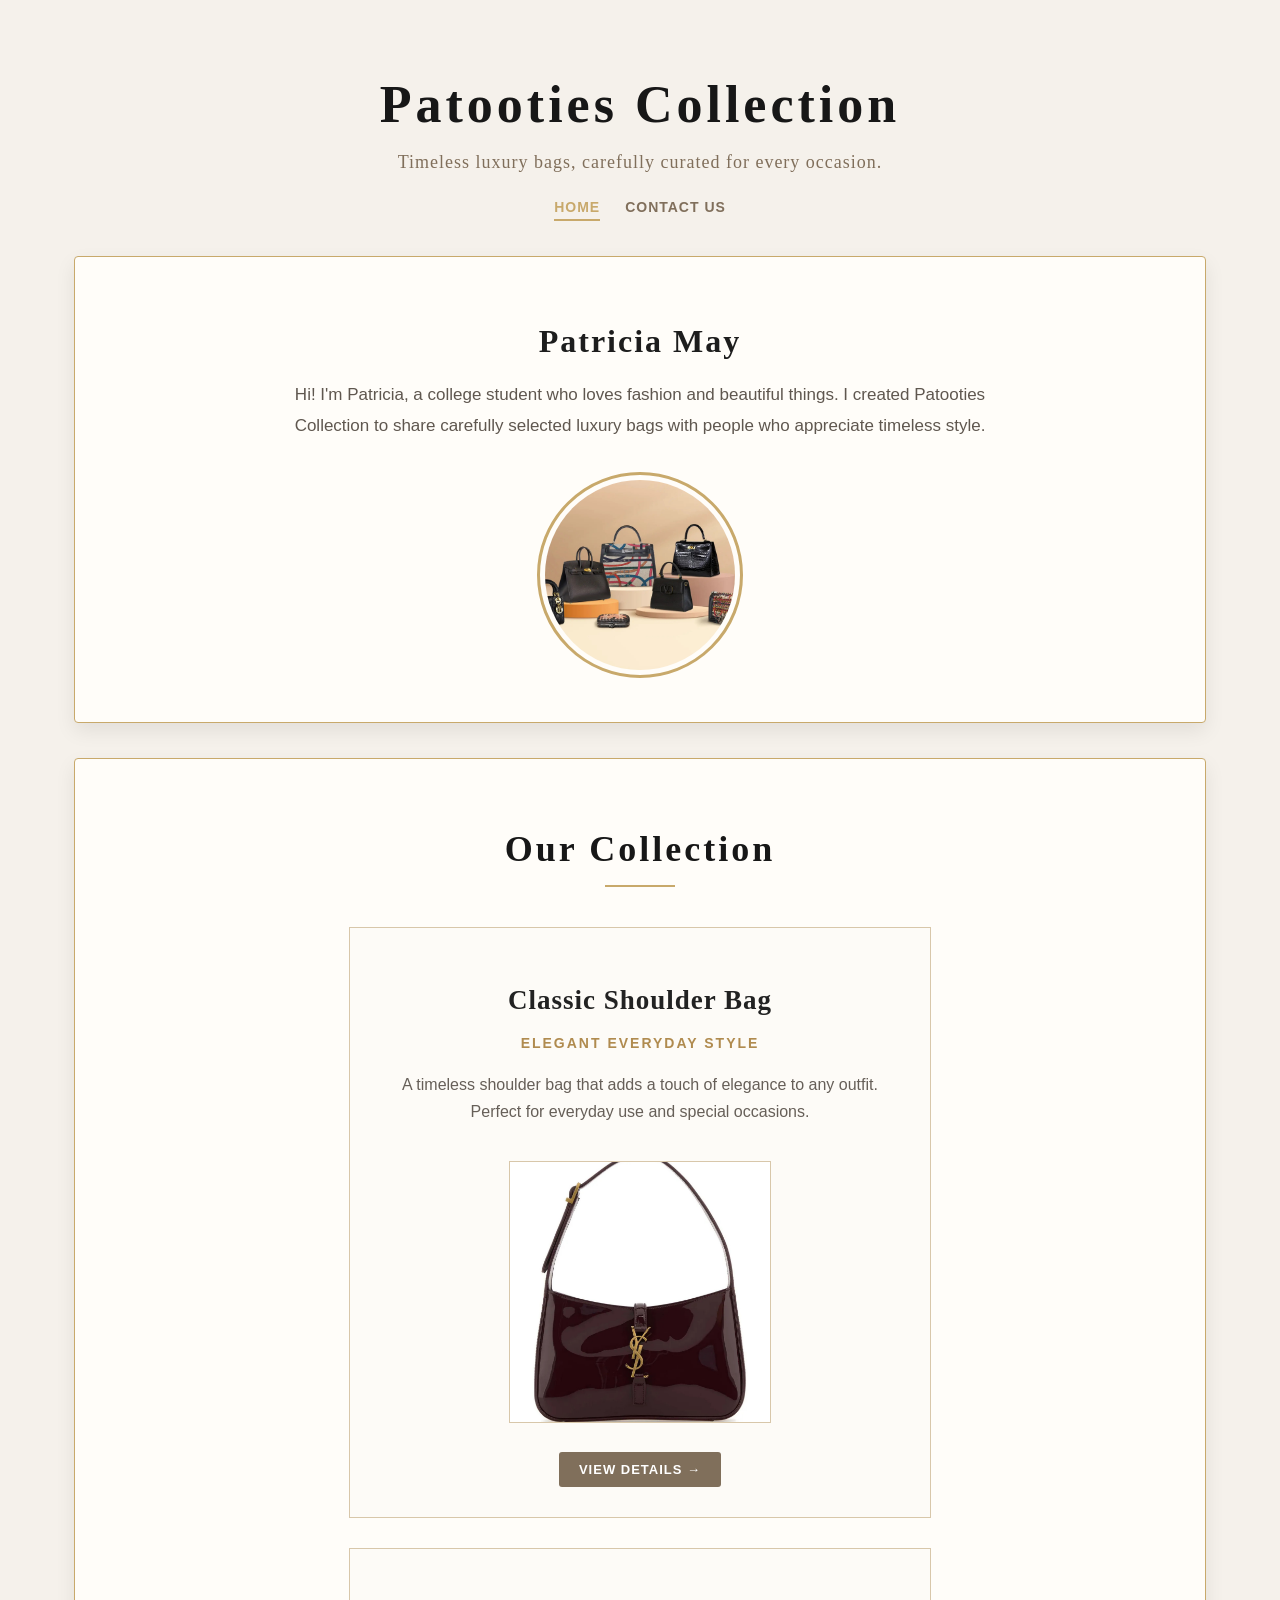
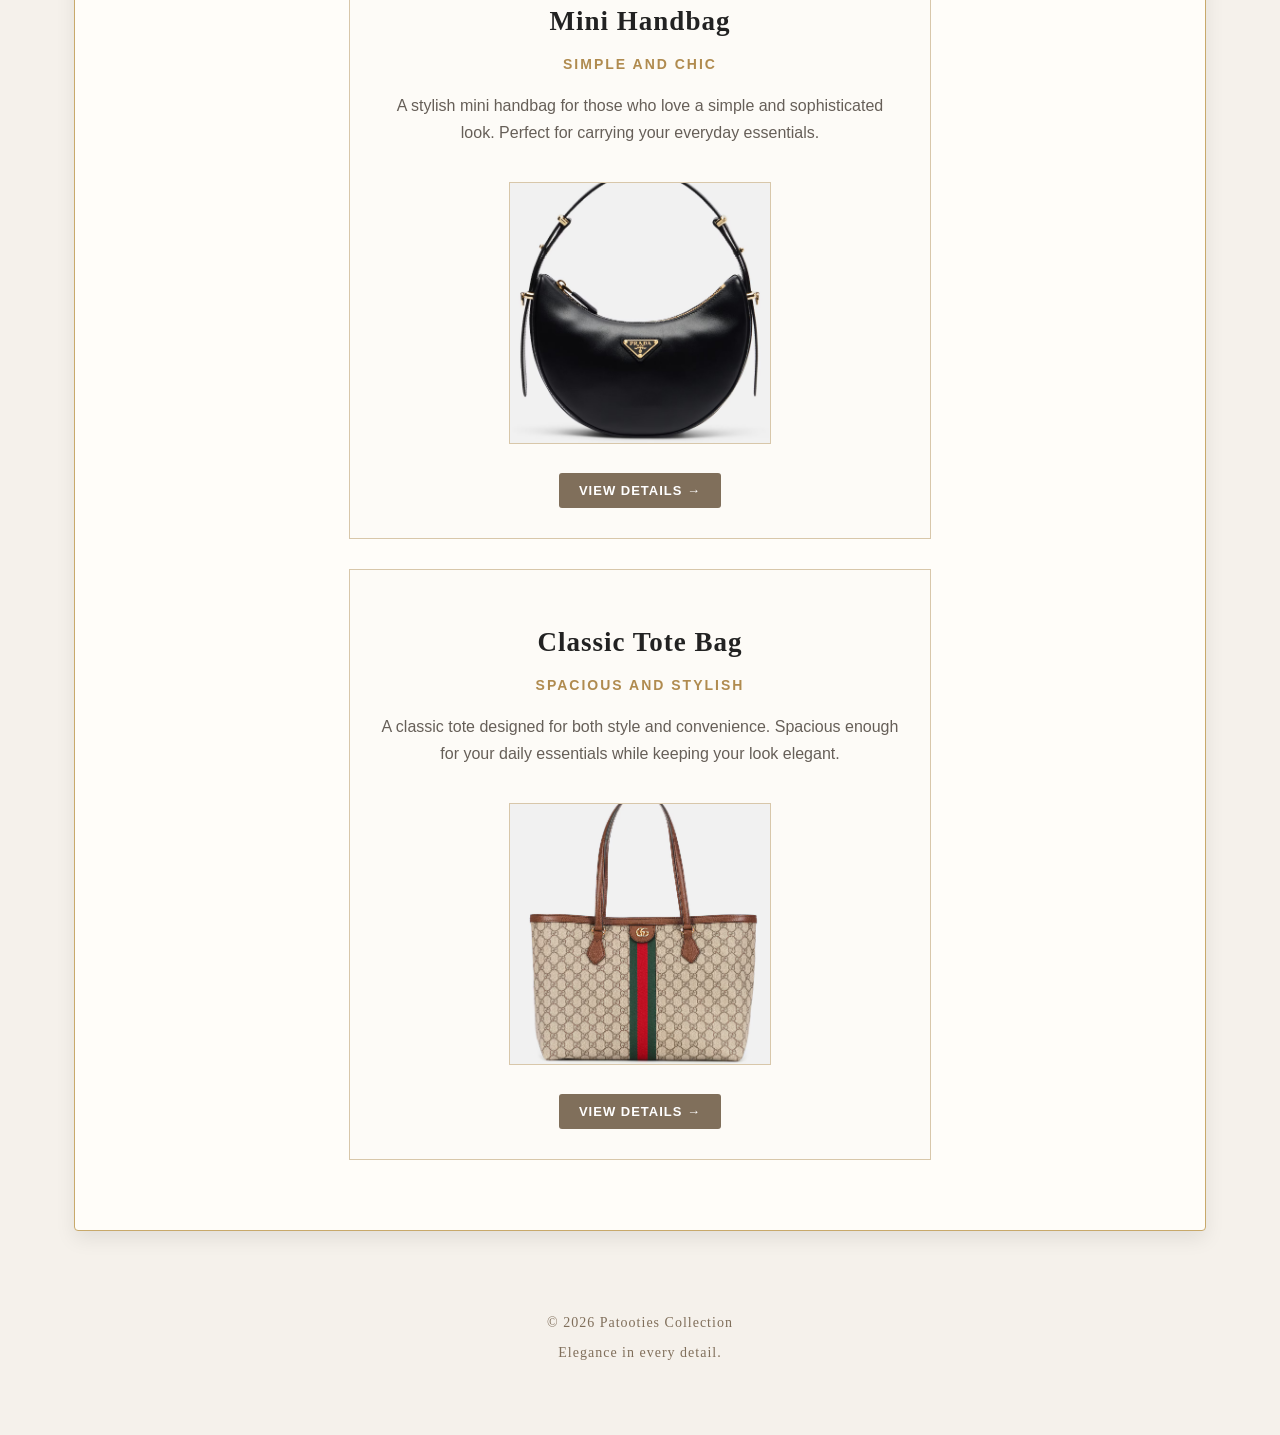
==== index.html @ d57c340b "Add product detail pages for all products" ====
<!DOCTYPE html>
<html lang="en">

<head>
    <meta charset="UTF-8">
    <meta name="viewport" content="width=device-width, initial-scale=1.0">

    <title>Patooties Collection</title>

    <style>
        body {
            background-color: #f5f1eb;
            font-family: Georgia, "Times New Roman", serif;
            color: #222222;
            margin: 0;
            padding: 40px;
        }

        header {
            text-align: center;
            margin-bottom: 40px;
        }

        h1 {
            font-size: 52px;
            letter-spacing: 4px;
            color: #171717;
            margin-bottom: 10px;
        }

        .tagline {
            font-size: 18px;
            letter-spacing: 1px;
            color: #806f5b;
            margin-bottom: 25px;
        }

        /* Navigation Styling */
        nav ul {
            list-style: none;
            padding: 0;
            margin: 20px 0 0;
            display: flex;
            justify-content: center;
            gap: 25px;
        }

        nav a {
            font-family: Arial, sans-serif;
            text-decoration: none;
            color: #806f5b;
            font-weight: bold;
            letter-spacing: 1px;
            text-transform: uppercase;
            font-size: 14px;
            transition: color 0.3s;
        }

        nav a:hover, nav a.active {
            color: #c8a96b;
            border-bottom: 2px solid #c8a96b;
            padding-bottom: 4px;
        }

        section {
            background-color: #fffdf9;
            border: 1px solid #c8a96b;
            border-radius: 4px;
            padding: 40px;
            margin: 35px auto;
            max-width: 1050px;
            box-shadow: 0 8px 20px rgba(0, 0, 0, 0.08);
        }

        .owner {
            text-align: center;
        }

        .owner h2 {
            color: #1d1d1d;
            font-size: 32px;
            letter-spacing: 2px;
            margin-bottom: 20px;
        }

        .owner p {
            font-family: Arial, sans-serif;
            font-size: 17px;
            line-height: 1.8;
            color: #5f574f;
            max-width: 750px;
            margin: 0 auto 30px;
        }

        .owner img {
            width: 190px;
            height: 190px;
            object-fit: cover;
            border-radius: 50%;
            border: 3px solid #c8a96b;
            padding: 5px;
        }

        .collection-title {
            text-align: center;
            color: #171717;
            font-size: 36px;
            letter-spacing: 3px;
            margin-bottom: 40px;
        }

        .collection-title::after {
            content: "";
            display: block;
            width: 70px;
            height: 2px;
            background-color: #c8a96b;
            margin: 15px auto;
        }

        .product {
            background-color: #fdfbf7;
            border: 1px solid #d8c7aa;
            padding: 30px;
            margin: 30px auto;
            max-width: 520px;
            text-align: center;
        }

        .product h3 {
            color: #222222;
            font-size: 27px;
            letter-spacing: 1px;
            margin-bottom: 8px;
        }

        .product h4 {
            color: #b08b4f;
            font-family: Arial, sans-serif;
            font-size: 14px;
            letter-spacing: 2px;
            text-transform: uppercase;
            margin-bottom: 20px;
        }

        .product p {
            font-family: Arial, sans-serif;
            color: #665f58;
            font-size: 16px;
            line-height: 1.7;
        }

        .product img {
            width: 260px;
            height: 260px;
            object-fit: cover;
            margin-top: 20px;
            margin-bottom: 25px;
            border: 1px solid #d8c7aa;
        }

        /* Styled Product Detail Button Link */
        .btn-details {
            display: inline-block;
            font-family: Arial, sans-serif;
            background-color: #806f5b;
            color: #ffffff;
            padding: 10px 20px;
            text-decoration: none;
            font-size: 13px;
            font-weight: bold;
            letter-spacing: 1px;
            text-transform: uppercase;
            border-radius: 3px;
            transition: background-color 0.3s;
        }

        .btn-details:hover {
            background-color: #c8a96b;
        }

        footer {
            text-align: center;
            color: #806f5b;
            margin-top: 50px;
            padding: 20px;
            font-size: 14px;
            letter-spacing: 1px;
        }

        @media (max-width: 600px) {
            body {
                padding: 20px;
            }

            h1 {
                font-size: 36px;
                letter-spacing: 2px;
            }

            section {
                padding: 25px;
            }

            .collection-title {
                font-size: 28px;
            }
        }
    </style>
</head>

<body>

    <header>
        <h1>Patooties Collection</h1>
        <p class="tagline">Timeless luxury bags, carefully curated for every occasion.</p>
        
        <nav>
            <ul>
                <li><a href="index.html" class="active">Home</a></li>
                <li><a href="contact.html">Contact Us</a></li>
            </ul>
        </nav>
    </header>

    <main>
        <section class="owner">
            <h2>Patricia May</h2>
            <p>
                Hi! I'm Patricia, a college student who loves fashion and beautiful
                things. I created Patooties Collection to share carefully selected
                luxury bags with people who appreciate timeless style.
            </p>
            <img src="owner.jpg" alt="Photo of Patricia May">
        </section>

        <section>
            <h2 class="collection-title">Our Collection</h2>

            <div class="product">
                <h3>Classic Shoulder Bag</h3>
                <h4>Elegant Everyday Style</h4>
                <p>
                    A timeless shoulder bag that adds a touch of elegance to any
                    outfit. Perfect for everyday use and special occasions.
                </p>
                <img src="shoulder-bag.jpg" alt="Classic luxury shoulder bag">
                <div>
                    <a href="products/shoulder-bag.html" class="btn-details">View Details →</a>
                </div>
            </div>

            <div class="product">
                <h3>Mini Handbag</h3>
                <h4>Simple and Chic</h4>
                <p>
                    A stylish mini handbag for those who love a simple and
                    sophisticated look. Perfect for carrying your everyday
                    essentials.
                </p>
                <img src="mini-handbag.jpg" alt="Small elegant handbag">
                <div>
                    <a href="products/mini-handbag.html" class="btn-details">View Details →</a>
                </div>
            </div>

            <div class="product">
                <h3>Classic Tote Bag</h3>
                <h4>Spacious and Stylish</h4>
                <p>
                    A classic tote designed for both style and convenience.
                    Spacious enough for your daily essentials while keeping
                    your look elegant.
                </p>
                <img src="tote-bag.jpg" alt="Classic luxury tote bag">
                <div>
                    <a href="products/tote-bag.html" class="btn-details">View Details →</a>
                </div>
            </div>
        </section>
    </main>

    <footer>
        <p>© 2026 Patooties Collection</p>
        <p>Elegance in every detail.</p>
    </footer>

</body>

</html>
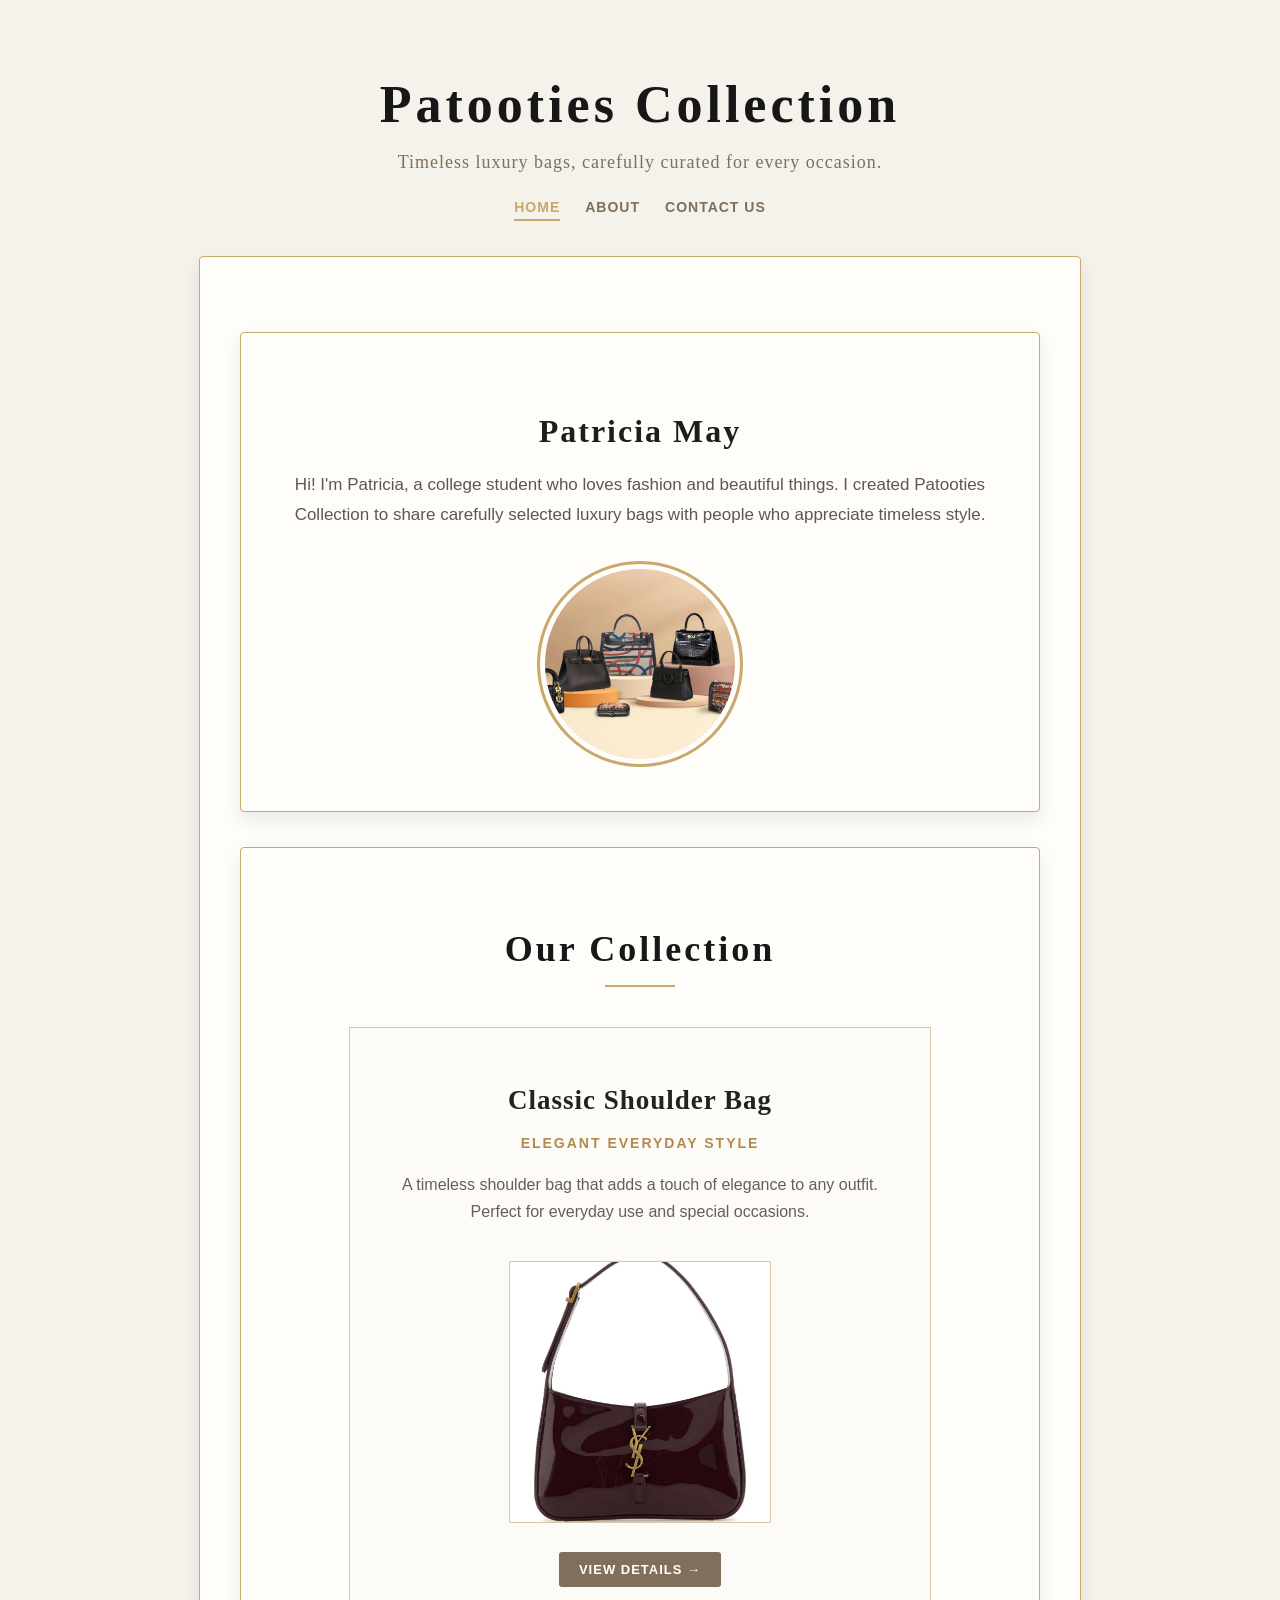
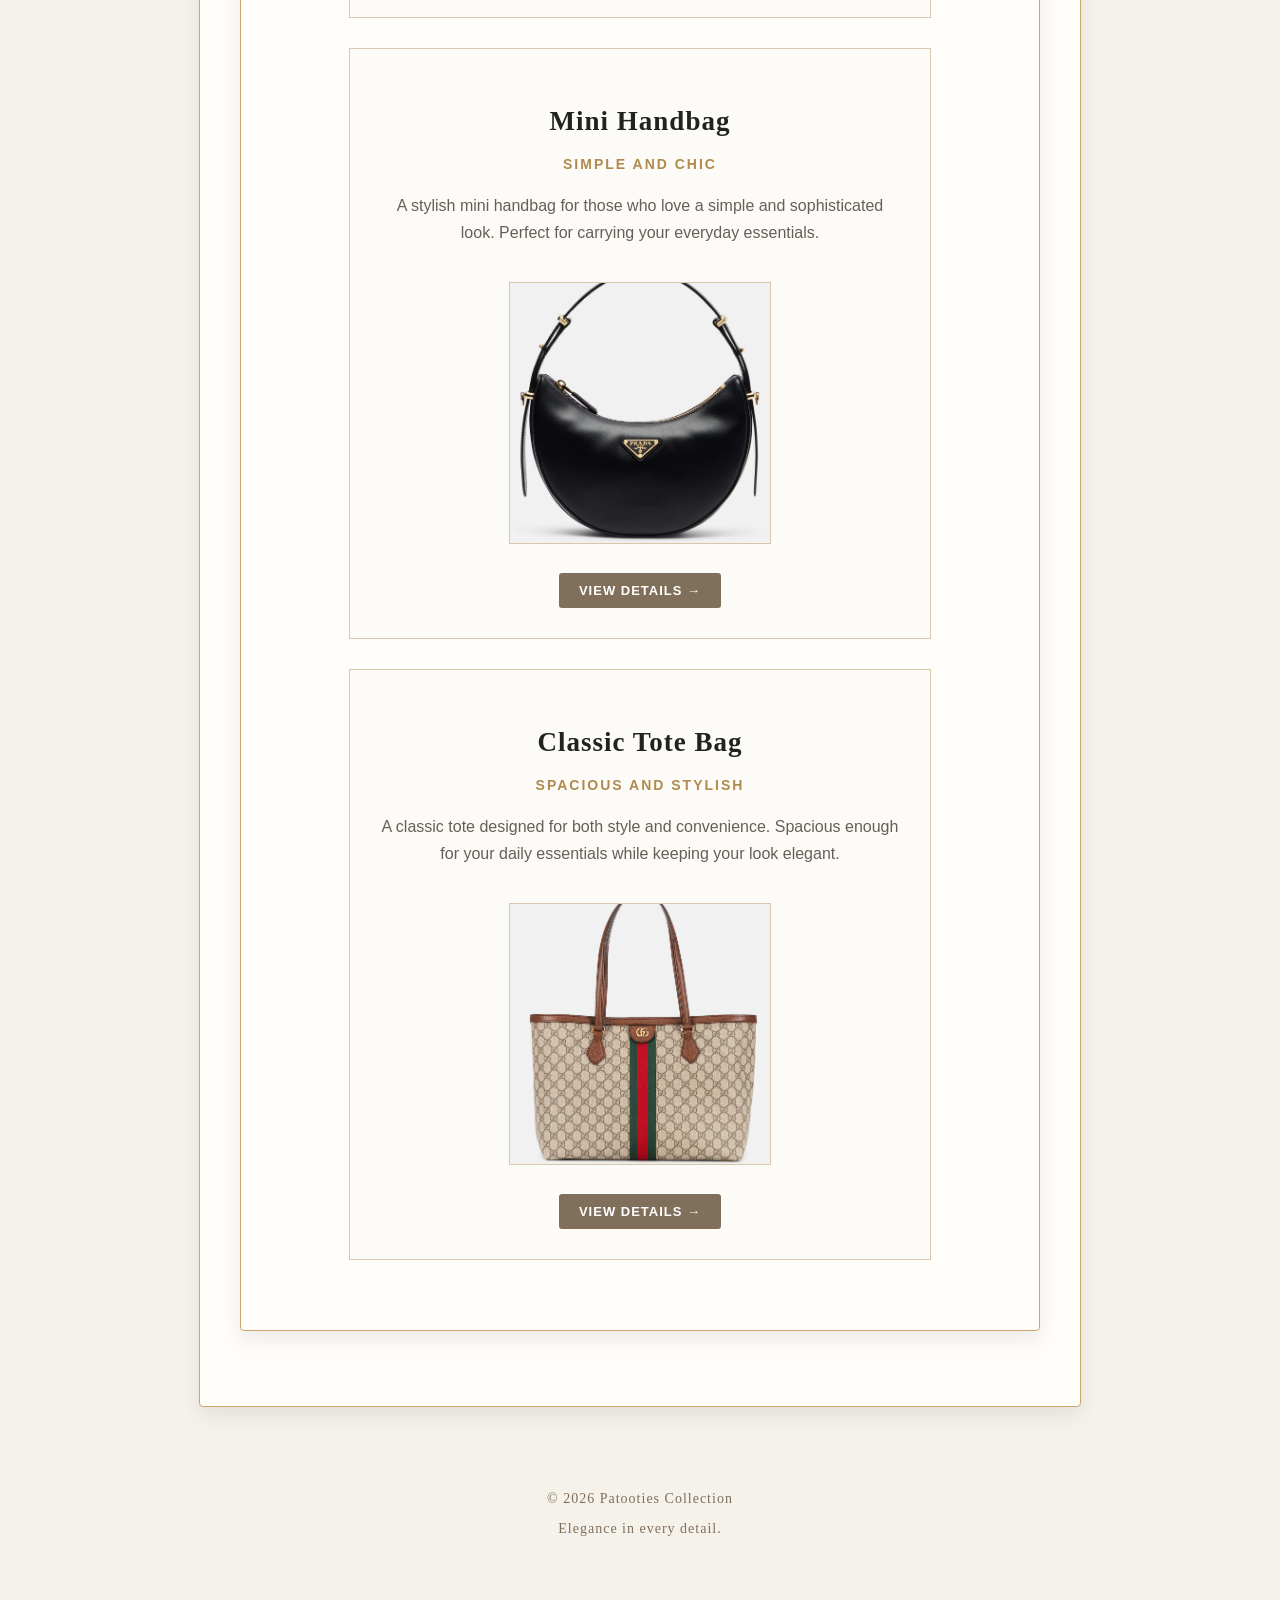
==== commit b85ca249: "Updated HTML structure and combined CSS for all product pages" ====
--- a/index.html
+++ b/index.html
@@ -4,209 +4,8 @@
 <head>
     <meta charset="UTF-8">
     <meta name="viewport" content="width=device-width, initial-scale=1.0">
-
     <title>Patooties Collection</title>
-
-    <style>
-        body {
-            background-color: #f5f1eb;
-            font-family: Georgia, "Times New Roman", serif;
-            color: #222222;
-            margin: 0;
-            padding: 40px;
-        }
-
-        header {
-            text-align: center;
-            margin-bottom: 40px;
-        }
-
-        h1 {
-            font-size: 52px;
-            letter-spacing: 4px;
-            color: #171717;
-            margin-bottom: 10px;
-        }
-
-        .tagline {
-            font-size: 18px;
-            letter-spacing: 1px;
-            color: #806f5b;
-            margin-bottom: 25px;
-        }
-
-        /* Navigation Styling */
-        nav ul {
-            list-style: none;
-            padding: 0;
-            margin: 20px 0 0;
-            display: flex;
-            justify-content: center;
-            gap: 25px;
-        }
-
-        nav a {
-            font-family: Arial, sans-serif;
-            text-decoration: none;
-            color: #806f5b;
-            font-weight: bold;
-            letter-spacing: 1px;
-            text-transform: uppercase;
-            font-size: 14px;
-            transition: color 0.3s;
-        }
-
-        nav a:hover, nav a.active {
-            color: #c8a96b;
-            border-bottom: 2px solid #c8a96b;
-            padding-bottom: 4px;
-        }
-
-        section {
-            background-color: #fffdf9;
-            border: 1px solid #c8a96b;
-            border-radius: 4px;
-            padding: 40px;
-            margin: 35px auto;
-            max-width: 1050px;
-            box-shadow: 0 8px 20px rgba(0, 0, 0, 0.08);
-        }
-
-        .owner {
-            text-align: center;
-        }
-
-        .owner h2 {
-            color: #1d1d1d;
-            font-size: 32px;
-            letter-spacing: 2px;
-            margin-bottom: 20px;
-        }
-
-        .owner p {
-            font-family: Arial, sans-serif;
-            font-size: 17px;
-            line-height: 1.8;
-            color: #5f574f;
-            max-width: 750px;
-            margin: 0 auto 30px;
-        }
-
-        .owner img {
-            width: 190px;
-            height: 190px;
-            object-fit: cover;
-            border-radius: 50%;
-            border: 3px solid #c8a96b;
-            padding: 5px;
-        }
-
-        .collection-title {
-            text-align: center;
-            color: #171717;
-            font-size: 36px;
-            letter-spacing: 3px;
-            margin-bottom: 40px;
-        }
-
-        .collection-title::after {
-            content: "";
-            display: block;
-            width: 70px;
-            height: 2px;
-            background-color: #c8a96b;
-            margin: 15px auto;
-        }
-
-        .product {
-            background-color: #fdfbf7;
-            border: 1px solid #d8c7aa;
-            padding: 30px;
-            margin: 30px auto;
-            max-width: 520px;
-            text-align: center;
-        }
-
-        .product h3 {
-            color: #222222;
-            font-size: 27px;
-            letter-spacing: 1px;
-            margin-bottom: 8px;
-        }
-
-        .product h4 {
-            color: #b08b4f;
-            font-family: Arial, sans-serif;
-            font-size: 14px;
-            letter-spacing: 2px;
-            text-transform: uppercase;
-            margin-bottom: 20px;
-        }
-
-        .product p {
-            font-family: Arial, sans-serif;
-            color: #665f58;
-            font-size: 16px;
-            line-height: 1.7;
-        }
-
-        .product img {
-            width: 260px;
-            height: 260px;
-            object-fit: cover;
-            margin-top: 20px;
-            margin-bottom: 25px;
-            border: 1px solid #d8c7aa;
-        }
-
-        /* Styled Product Detail Button Link */
-        .btn-details {
-            display: inline-block;
-            font-family: Arial, sans-serif;
-            background-color: #806f5b;
-            color: #ffffff;
-            padding: 10px 20px;
-            text-decoration: none;
-            font-size: 13px;
-            font-weight: bold;
-            letter-spacing: 1px;
-            text-transform: uppercase;
-            border-radius: 3px;
-            transition: background-color 0.3s;
-        }
-
-        .btn-details:hover {
-            background-color: #c8a96b;
-        }
-
-        footer {
-            text-align: center;
-            color: #806f5b;
-            margin-top: 50px;
-            padding: 20px;
-            font-size: 14px;
-            letter-spacing: 1px;
-        }
-
-        @media (max-width: 600px) {
-            body {
-                padding: 20px;
-            }
-
-            h1 {
-                font-size: 36px;
-                letter-spacing: 2px;
-            }
-
-            section {
-                padding: 25px;
-            }
-
-            .collection-title {
-                font-size: 28px;
-            }
-        }
-    </style>
+    <link rel="stylesheet" href="style.css">
 </head>
 
 <body>
@@ -218,6 +17,7 @@
         <nav>
             <ul>
                 <li><a href="index.html" class="active">Home</a></li>
+                <li><a href="about.html">About</a></li>
                 <li><a href="contact.html">Contact Us</a></li>
             </ul>
         </nav>
--- a/style.css
+++ b/style.css
@@ -0,0 +1,266 @@
+body {
+    background-color: #f5f1eb;
+    font-family: Georgia, "Times New Roman", serif;
+    color: #222222;
+    margin: 0;
+    padding: 40px;
+}
+
+header {
+    text-align: center;
+    margin-bottom: 40px;
+}
+
+h1 {
+    font-size: 52px;
+    letter-spacing: 4px;
+    color: #171717;
+    margin-bottom: 10px;
+}
+
+.tagline {
+    font-size: 18px;
+    letter-spacing: 1px;
+    color: #806f5b;
+    margin-bottom: 25px;
+}
+
+/* Navigation Styling */
+nav ul {
+    list-style: none;
+    padding: 0;
+    margin: 20px 0 0;
+    display: flex;
+    justify-content: center;
+    gap: 25px;
+}
+
+nav a {
+    font-family: Arial, sans-serif;
+    text-decoration: none;
+    color: #806f5b;
+    font-weight: bold;
+    letter-spacing: 1px;
+    text-transform: uppercase;
+    font-size: 14px;
+    transition: color 0.3s;
+}
+
+nav a:hover, nav a.active {
+    color: #c8a96b;
+    border-bottom: 2px solid #c8a96b;
+    padding-bottom: 4px;
+}
+
+/* Section Containers */
+section, main, main.product-page {
+    background-color: #fffdf9;
+    border: 1px solid #c8a96b;
+    border-radius: 4px;
+    padding: 40px;
+    margin: 35px auto;
+    max-width: 800px;
+    box-shadow: 0 8px 20px rgba(0, 0, 0, 0.08);
+    text-align: center;
+}
+
+/* Owner Section */
+.owner {
+    text-align: center;
+}
+
+.owner h2 {
+    color: #1d1d1d;
+    font-size: 32px;
+    letter-spacing: 2px;
+    margin-bottom: 20px;
+}
+
+.owner p {
+    font-family: Arial, sans-serif;
+    font-size: 17px;
+    line-height: 1.8;
+    color: #5f574f;
+    max-width: 750px;
+    margin: 0 auto 30px;
+}
+
+.owner img {
+    width: 190px;
+    height: 190px;
+    object-fit: cover;
+    border-radius: 50%;
+    border: 3px solid #c8a96b;
+    padding: 5px;
+}
+
+/* Collection Section */
+.collection-title {
+    text-align: center;
+    color: #171717;
+    font-size: 36px;
+    letter-spacing: 3px;
+    margin-bottom: 40px;
+}
+
+.collection-title::after {
+    content: "";
+    display: block;
+    width: 70px;
+    height: 2px;
+    background-color: #c8a96b;
+    margin: 15px auto;
+}
+
+.product {
+    background-color: #fdfbf7;
+    border: 1px solid #d8c7aa;
+    padding: 30px;
+    margin: 30px auto;
+    max-width: 520px;
+    text-align: center;
+}
+
+.product h3 {
+    color: #222222;
+    font-size: 27px;
+    letter-spacing: 1px;
+    margin-bottom: 8px;
+}
+
+.product h4 {
+    color: #b08b4f;
+    font-family: Arial, sans-serif;
+    font-size: 14px;
+    letter-spacing: 2px;
+    text-transform: uppercase;
+    margin-bottom: 20px;
+}
+
+.product p {
+    font-family: Arial, sans-serif;
+    color: #665f58;
+    font-size: 16px;
+    line-height: 1.7;
+}
+
+.product img {
+    width: 260px;
+    height: 260px;
+    object-fit: cover;
+    margin-top: 20px;
+    margin-bottom: 25px;
+    border: 1px solid #d8c7aa;
+}
+
+/* Product Details Page Styles */
+.subtitle {
+    font-family: Arial, sans-serif;
+    color: #b0884b;
+    font-weight: bold;
+    letter-spacing: 2px;
+    text-transform: uppercase;
+    font-size: 17px;
+    margin-bottom: 30px;
+}
+
+.product-image {
+    width: 100%;
+    max-width: 420px;
+    height: auto;
+    object-fit: cover;
+    border: 1px solid #d8c7aa;
+    margin: 20px 0 30px;
+}
+
+.description {
+    font-family: Arial, sans-serif;
+    font-size: 16px;
+    line-height: 1.8;
+    color: #5f574f;
+    max-width: 680px;
+    margin: 0 auto 35px;
+    text-align: justify;
+}
+
+h2 {
+    font-size: 26px;
+    color: #171717;
+    letter-spacing: 1px;
+    margin-top: 40px;
+    margin-bottom: 20px;
+}
+
+/* Specification Tables */
+table {
+    width: 100%;
+    max-width: 600px;
+    margin: 0 auto 20px;
+    border-collapse: collapse;
+    font-family: Arial, sans-serif;
+}
+
+th, td {
+    border: 1px solid #d8c7aa;
+    padding: 12px 16px;
+    text-align: left;
+}
+
+th {
+    background-color: #fdfbf7;
+    color: #806f5b;
+    text-transform: uppercase;
+    font-size: 13px;
+    letter-spacing: 1px;
+    width: 35%;
+}
+
+td {
+    color: #333333;
+    font-size: 15px;
+}
+
+/* Buttons and Links */
+.btn-details {
+    display: inline-block;
+    font-family: Arial, sans-serif;
+    background-color: #806f5b;
+    color: #ffffff;
+    padding: 10px 20px;
+    text-decoration: none;
+    font-size: 13px;
+    font-weight: bold;
+    letter-spacing: 1px;
+    text-transform: uppercase;
+    border-radius: 3px;
+    transition: background-color 0.3s;
+}
+
+.btn-details:hover {
+    background-color: #c8a96b;
+}
+
+/* Footer */
+footer {
+    text-align: center;
+    color: #806f5b;
+    margin-top: 50px;
+    padding: 20px;
+    font-size: 14px;
+    letter-spacing: 1px;
+}
+
+/* Mobile Responsiveness */
+@media (max-width: 600px) {
+    body {
+        padding: 20px;
+    }
+
+    section, main, main.product-page {
+        padding: 20px;
+    }
+
+    h1 {
+        font-size: 32px;
+    }
+}
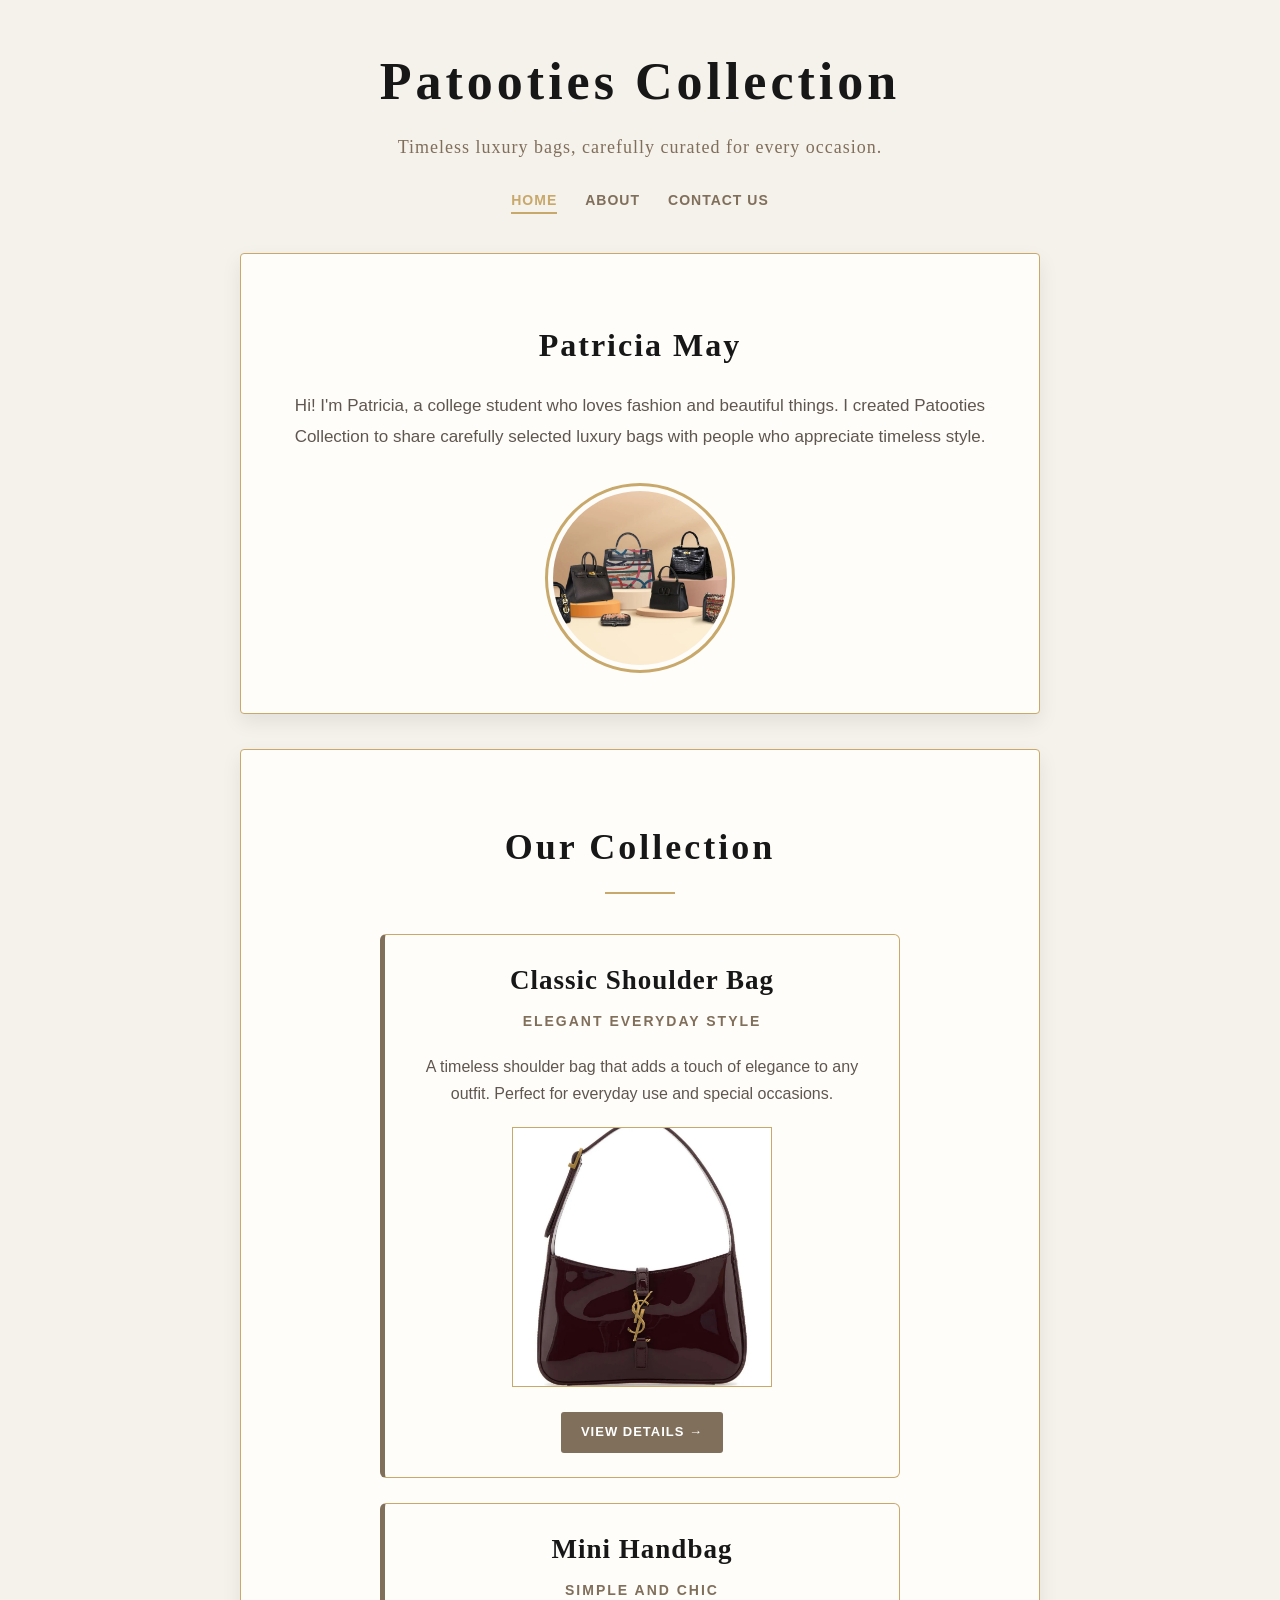
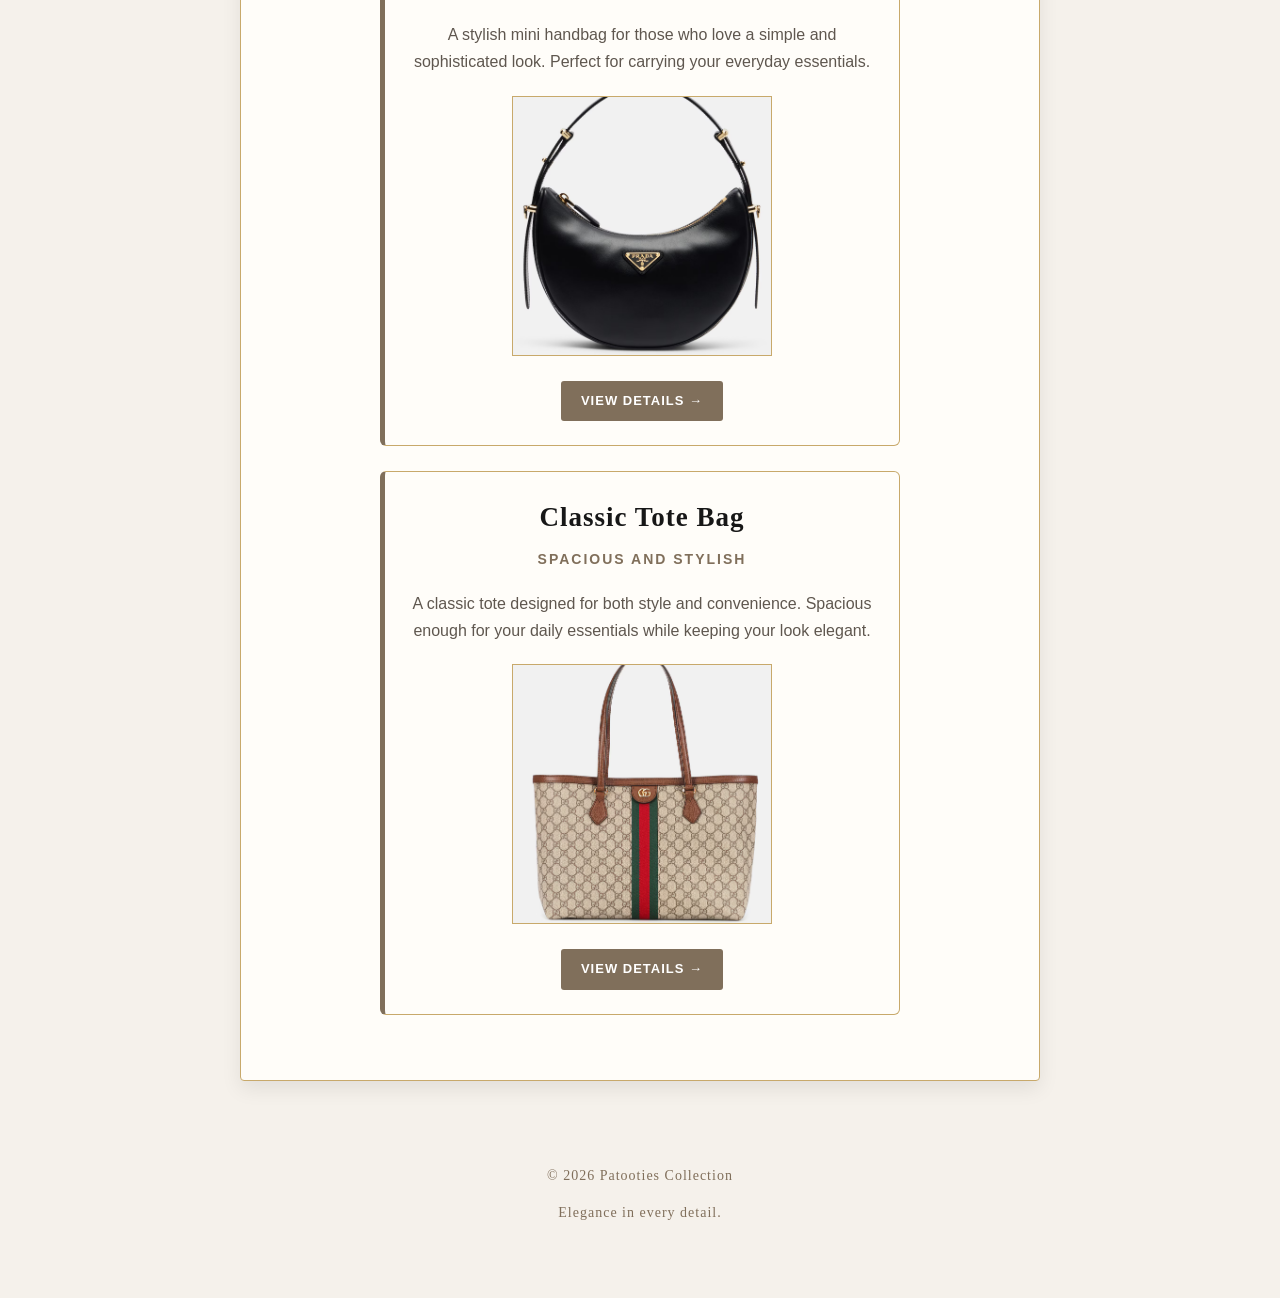
==== commit c561919d: "commit changes in style.css" ====
--- a/index.html
+++ b/index.html
@@ -37,7 +37,8 @@
         <section>
             <h2 class="collection-title">Our Collection</h2>
 
-            <div class="product">
+            <!-- Bag 1: Classic Shoulder Bag -->
+            <div class="product-card">
                 <h3>Classic Shoulder Bag</h3>
                 <h4>Elegant Everyday Style</h4>
                 <p>
@@ -46,11 +47,12 @@
                 </p>
                 <img src="shoulder-bag.jpg" alt="Classic luxury shoulder bag">
                 <div>
-                    <a href="products/shoulder-bag.html" class="btn-details">View Details →</a>
+                    <a href="places/shoulder-bag.html" class="btn-details">View Details →</a>
                 </div>
             </div>
 
-            <div class="product">
+            <!-- Bag 2: Mini Handbag -->
+            <div class="product-card">
                 <h3>Mini Handbag</h3>
                 <h4>Simple and Chic</h4>
                 <p>
@@ -60,11 +62,12 @@
                 </p>
                 <img src="mini-handbag.jpg" alt="Small elegant handbag">
                 <div>
-                    <a href="products/mini-handbag.html" class="btn-details">View Details →</a>
+                    <a href="places/mini-handbag.html" class="btn-details">View Details →</a>
                 </div>
             </div>
 
-            <div class="product">
+            <!-- Bag 3: Classic Tote Bag -->
+            <div class="product-card">
                 <h3>Classic Tote Bag</h3>
                 <h4>Spacious and Stylish</h4>
                 <p>
@@ -74,7 +77,7 @@
                 </p>
                 <img src="tote-bag.jpg" alt="Classic luxury tote bag">
                 <div>
-                    <a href="products/tote-bag.html" class="btn-details">View Details →</a>
+                    <a href="places/tote-bag.html" class="btn-details">View Details →</a>
                 </div>
             </div>
         </section>
--- a/style.css
+++ b/style.css
@@ -1,76 +1,154 @@
+/* =========================================================
+   1. VARIABLES
+   ========================================================= */
+
+:root {
+    --brand-color: #806f5b;
+    --dark-ink: #171717;
+    --muted-grey: #5f574f;
+    --light-background: #f5f1eb;
+    --gold-accent: #c8a96b;
+    --card-background: #fffdf9;
+}
+
+
+/* =========================================================
+   2. BASE STYLES
+   ========================================================= */
+
+*,
+*::before,
+*::after {
+    box-sizing: border-box;
+}
+
+html {
+    scroll-behavior: smooth;
+}
+
 body {
-    background-color: #f5f1eb;
-    font-family: Georgia, "Times New Roman", serif;
-    color: #222222;
     margin: 0;
     padding: 40px;
-}
+    background-color: var(--light-background);
+    color: var(--dark-ink);
+    font-family: Georgia, "Times New Roman", serif;
+    line-height: 1.6;
+}
+
+img {
+    max-width: 100%;
+    display: block;
+}
+
+a {
+    color: var(--brand-color);
+}
+
+button,
+input,
+select,
+textarea {
+    font: inherit;
+}
+
+
+/* =========================================================
+   3. LAYOUT REGIONS
+   ========================================================= */
 
 header {
     text-align: center;
     margin-bottom: 40px;
 }
 
-h1 {
+header h1 {
     font-size: 52px;
     letter-spacing: 4px;
-    color: #171717;
-    margin-bottom: 10px;
+    color: var(--dark-ink);
+    margin: 0 0 10px;
 }
 
 .tagline {
     font-size: 18px;
     letter-spacing: 1px;
-    color: #806f5b;
-    margin-bottom: 25px;
-}
-
-/* Navigation Styling */
-nav ul {
-    list-style: none;
-    padding: 0;
-    margin: 20px 0 0;
-    display: flex;
-    justify-content: center;
-    gap: 25px;
-}
-
-nav a {
-    font-family: Arial, sans-serif;
-    text-decoration: none;
-    color: #806f5b;
-    font-weight: bold;
-    letter-spacing: 1px;
-    text-transform: uppercase;
-    font-size: 14px;
-    transition: color 0.3s;
-}
-
-nav a:hover, nav a.active {
-    color: #c8a96b;
-    border-bottom: 2px solid #c8a96b;
-    padding-bottom: 4px;
-}
-
-/* Section Containers */
-section, main, main.product-page {
-    background-color: #fffdf9;
-    border: 1px solid #c8a96b;
+    color: var(--brand-color);
+    margin: 0 0 25px;
+}
+
+main {
+    width: 100%;
+    max-width: 900px;
+    margin: 0 auto;
+}
+
+section {
+    background-color: var(--card-background);
+    border: 1px solid var(--gold-accent);
     border-radius: 4px;
     padding: 40px;
     margin: 35px auto;
     max-width: 800px;
     box-shadow: 0 8px 20px rgba(0, 0, 0, 0.08);
-    text-align: center;
-}
-
-/* Owner Section */
+}
+
+footer {
+    text-align: center;
+    color: var(--brand-color);
+    margin-top: 50px;
+    padding: 20px;
+    font-size: 14px;
+    letter-spacing: 1px;
+}
+
+
+/* =========================================================
+   4. NAVIGATION
+   ========================================================= */
+
+nav {
+    text-align: center;
+}
+
+nav ul {
+    list-style: none;
+    padding: 0;
+    margin: 20px 0 0;
+}
+
+nav li {
+    display: inline-block;
+    margin: 0 12px;
+}
+
+nav a {
+    text-decoration: none;
+    color: var(--brand-color);
+    font-family: Arial, sans-serif;
+    font-weight: bold;
+    letter-spacing: 1px;
+    text-transform: uppercase;
+    font-size: 14px;
+    transition: color 0.3s, border-color 0.3s;
+}
+
+nav a:hover,
+nav a.active {
+    color: var(--gold-accent);
+    border-bottom: 2px solid var(--gold-accent);
+    padding-bottom: 4px;
+}
+
+
+/* =========================================================
+   5. HOME PAGE & PRODUCT CARDS
+   ========================================================= */
+
 .owner {
     text-align: center;
 }
 
 .owner h2 {
-    color: #1d1d1d;
+    color: var(--dark-ink);
     font-size: 32px;
     letter-spacing: 2px;
     margin-bottom: 20px;
@@ -80,7 +158,7 @@
     font-family: Arial, sans-serif;
     font-size: 17px;
     line-height: 1.8;
-    color: #5f574f;
+    color: var(--muted-grey);
     max-width: 750px;
     margin: 0 auto 30px;
 }
@@ -90,14 +168,14 @@
     height: 190px;
     object-fit: cover;
     border-radius: 50%;
-    border: 3px solid #c8a96b;
+    border: 3px solid var(--gold-accent);
     padding: 5px;
-}
-
-/* Collection Section */
+    margin: 0 auto;
+}
+
 .collection-title {
     text-align: center;
-    color: #171717;
+    color: var(--dark-ink);
     font-size: 36px;
     letter-spacing: 3px;
     margin-bottom: 40px;
@@ -108,123 +186,70 @@
     display: block;
     width: 70px;
     height: 2px;
-    background-color: #c8a96b;
+    background-color: var(--gold-accent);
     margin: 15px auto;
 }
 
-.product {
-    background-color: #fdfbf7;
-    border: 1px solid #d8c7aa;
-    padding: 30px;
-    margin: 30px auto;
+/* 📦 Product Cards (Class .product-card required by assignment) */
+.product-card {
+    background-color: var(--card-background);
+    border: 1px solid var(--gold-accent);
+    border-left: 5px solid var(--brand-color); /* Coloured left border using brand variable */
+    padding: 24px;                             /* Padding of at least 16px */
+    margin-bottom: 25px;                       /* margin-bottom so cards don't touch */
+    margin-left: auto;
+    margin-right: auto;
     max-width: 520px;
     text-align: center;
-}
-
-.product h3 {
-    color: #222222;
-    font-size: 27px;
-    letter-spacing: 1px;
-    margin-bottom: 8px;
-}
-
-.product h4 {
-    color: #b08b4f;
+    border-radius: 6px;                        /* border-radius */
+    transition: transform 0.3s, box-shadow 0.3s;
+}
+
+.product-card:hover {
+    transform: translateY(-4px);
+    box-shadow: 0 8px 18px rgba(0, 0, 0, 0.10);
+}
+
+.product-card h3 {
+    color: var(--dark-ink);                    /* Distinct color */
+    font-size: 27px;                           /* Distinct font-size */
+    letter-spacing: 1px;
+    margin: 0 0 8px;
+}
+
+.product-card h4 {
+    color: var(--brand-color);
     font-family: Arial, sans-serif;
     font-size: 14px;
     letter-spacing: 2px;
     text-transform: uppercase;
-    margin-bottom: 20px;
-}
-
-.product p {
-    font-family: Arial, sans-serif;
-    color: #665f58;
+    margin: 0 0 20px;
+}
+
+.product-card p {
+    font-family: Arial, sans-serif;
+    color: var(--muted-grey);
     font-size: 16px;
     line-height: 1.7;
 }
 
-.product img {
+.product-card img {
     width: 260px;
     height: 260px;
     object-fit: cover;
-    margin-top: 20px;
-    margin-bottom: 25px;
-    border: 1px solid #d8c7aa;
-}
-
-/* Product Details Page Styles */
-.subtitle {
-    font-family: Arial, sans-serif;
-    color: #b0884b;
-    font-weight: bold;
-    letter-spacing: 2px;
-    text-transform: uppercase;
-    font-size: 17px;
-    margin-bottom: 30px;
-}
-
-.product-image {
-    width: 100%;
-    max-width: 420px;
-    height: auto;
-    object-fit: cover;
-    border: 1px solid #d8c7aa;
-    margin: 20px 0 30px;
-}
-
-.description {
-    font-family: Arial, sans-serif;
-    font-size: 16px;
-    line-height: 1.8;
-    color: #5f574f;
-    max-width: 680px;
-    margin: 0 auto 35px;
-    text-align: justify;
-}
-
-h2 {
-    font-size: 26px;
-    color: #171717;
-    letter-spacing: 1px;
-    margin-top: 40px;
-    margin-bottom: 20px;
-}
-
-/* Specification Tables */
-table {
-    width: 100%;
-    max-width: 600px;
-    margin: 0 auto 20px;
-    border-collapse: collapse;
-    font-family: Arial, sans-serif;
-}
-
-th, td {
-    border: 1px solid #d8c7aa;
-    padding: 12px 16px;
-    text-align: left;
-}
-
-th {
-    background-color: #fdfbf7;
-    color: #806f5b;
-    text-transform: uppercase;
-    font-size: 13px;
-    letter-spacing: 1px;
-    width: 35%;
-}
-
-td {
-    color: #333333;
-    font-size: 15px;
-}
-
-/* Buttons and Links */
+    margin: 20px auto 25px;
+    border: 1px solid var(--gold-accent);
+}
+
+
+/* =========================================================
+   6. BUTTONS AND LINKS
+   ========================================================= */
+
 .btn-details {
     display: inline-block;
     font-family: Arial, sans-serif;
-    background-color: #806f5b;
+    background-color: var(--brand-color);
     color: #ffffff;
     padding: 10px 20px;
     text-decoration: none;
@@ -237,30 +262,149 @@
 }
 
 .btn-details:hover {
-    background-color: #c8a96b;
-}
-
-/* Footer */
-footer {
-    text-align: center;
-    color: #806f5b;
-    margin-top: 50px;
-    padding: 20px;
+    background-color: var(--gold-accent);
+}
+
+
+/* =========================================================
+   7. FORM STYLES & ACCESSIBLE FOCUS
+   ========================================================= */
+
+fieldset {
+    border: 1px solid var(--gold-accent);
+    border-radius: 4px;
+    padding: 25px 30px;                       /* Fieldset padding */
+    margin-top: 20px;
+    background-color: var(--light-background);
+    text-align: left;
+}
+
+legend {
+    font-family: Georgia, serif;
+    font-weight: bold;
+    color: var(--brand-color);                /* Styled legend using brand colour */
+    padding: 0 10px;
+    font-size: 16px;
+    text-transform: uppercase;
+    letter-spacing: 1px;
+}
+
+.form-group {
+    margin-bottom: 20px;
+    text-align: left;
+}
+
+label {
+    display: block;
+    font-family: Arial, sans-serif;
+    font-size: 13px;
+    color: var(--dark-ink);
+    margin-bottom: 8px;
+    text-transform: uppercase;
+    letter-spacing: 1px;
+    font-weight: bold;
+    cursor: pointer;
+}
+
+input[type="text"],
+input[type="email"],
+input[type="number"],
+select,
+textarea {
+    width: 100%;
+    padding: 12px;                            /* Consistent padding on inputs and textarea */
+    border: 1px solid var(--gold-accent);
+    background-color: #ffffff;
+    border-radius: 4px;
+    font-family: Arial, sans-serif;
+    font-size: 15px;
+    color: var(--dark-ink);
+    transition: border-color 0.3s, box-shadow 0.3s;
+}
+
+/* Visible Focus State (Lesson 4.6 Requirement) */
+input:focus,
+select:focus,
+textarea:focus {
+    outline: 3px solid var(--brand-color);    /* Visible focus state using brand color */
+    outline-offset: 2px;
+}
+
+/* Styled Submit Button */
+button[type="submit"] {
+    width: 100%;
+    background-color: var(--brand-color);     /* Background colour */
+    color: #ffffff;                           /* 4.5:1 Contrast ratio passed */
+    border: none;                             /* No default border */
+    padding: 14px;                            /* Padding */
+    font-family: Arial, sans-serif;
     font-size: 14px;
-    letter-spacing: 1px;
-}
-
-/* Mobile Responsiveness */
+    font-weight: bold;
+    letter-spacing: 2px;
+    text-transform: uppercase;
+    cursor: pointer;                          /* cursor: pointer */
+    border-radius: 4px;
+    transition: background-color 0.3s;
+}
+
+button[type="submit"]:hover,
+button[type="submit"]:focus {
+    background-color: var(--gold-accent);
+    outline: 3px solid var(--brand-color);
+    outline-offset: 2px;
+}
+
+
+/* =========================================================
+   8. RESPONSIVE DESIGN
+   ========================================================= */
+
 @media (max-width: 600px) {
+
     body {
         padding: 20px;
     }
 
-    section, main, main.product-page {
+    header h1 {
+        font-size: 32px;
+        letter-spacing: 2px;
+    }
+
+    .tagline {
+        font-size: 16px;
+    }
+
+    nav li {
+        margin: 5px 7px;
+    }
+
+    nav a {
+        font-size: 12px;
+    }
+
+    section {
         padding: 20px;
     }
 
-    h1 {
-        font-size: 32px;
+    .collection-title {
+        font-size: 28px;
+    }
+
+    .product-card {
+        padding: 20px;
+    }
+
+    .product-card img {
+        width: 220px;
+        height: 220px;
+    }
+
+    .owner img {
+        width: 150px;
+        height: 150px;
+    }
+
+    fieldset {
+        padding: 20px;
     }
 }
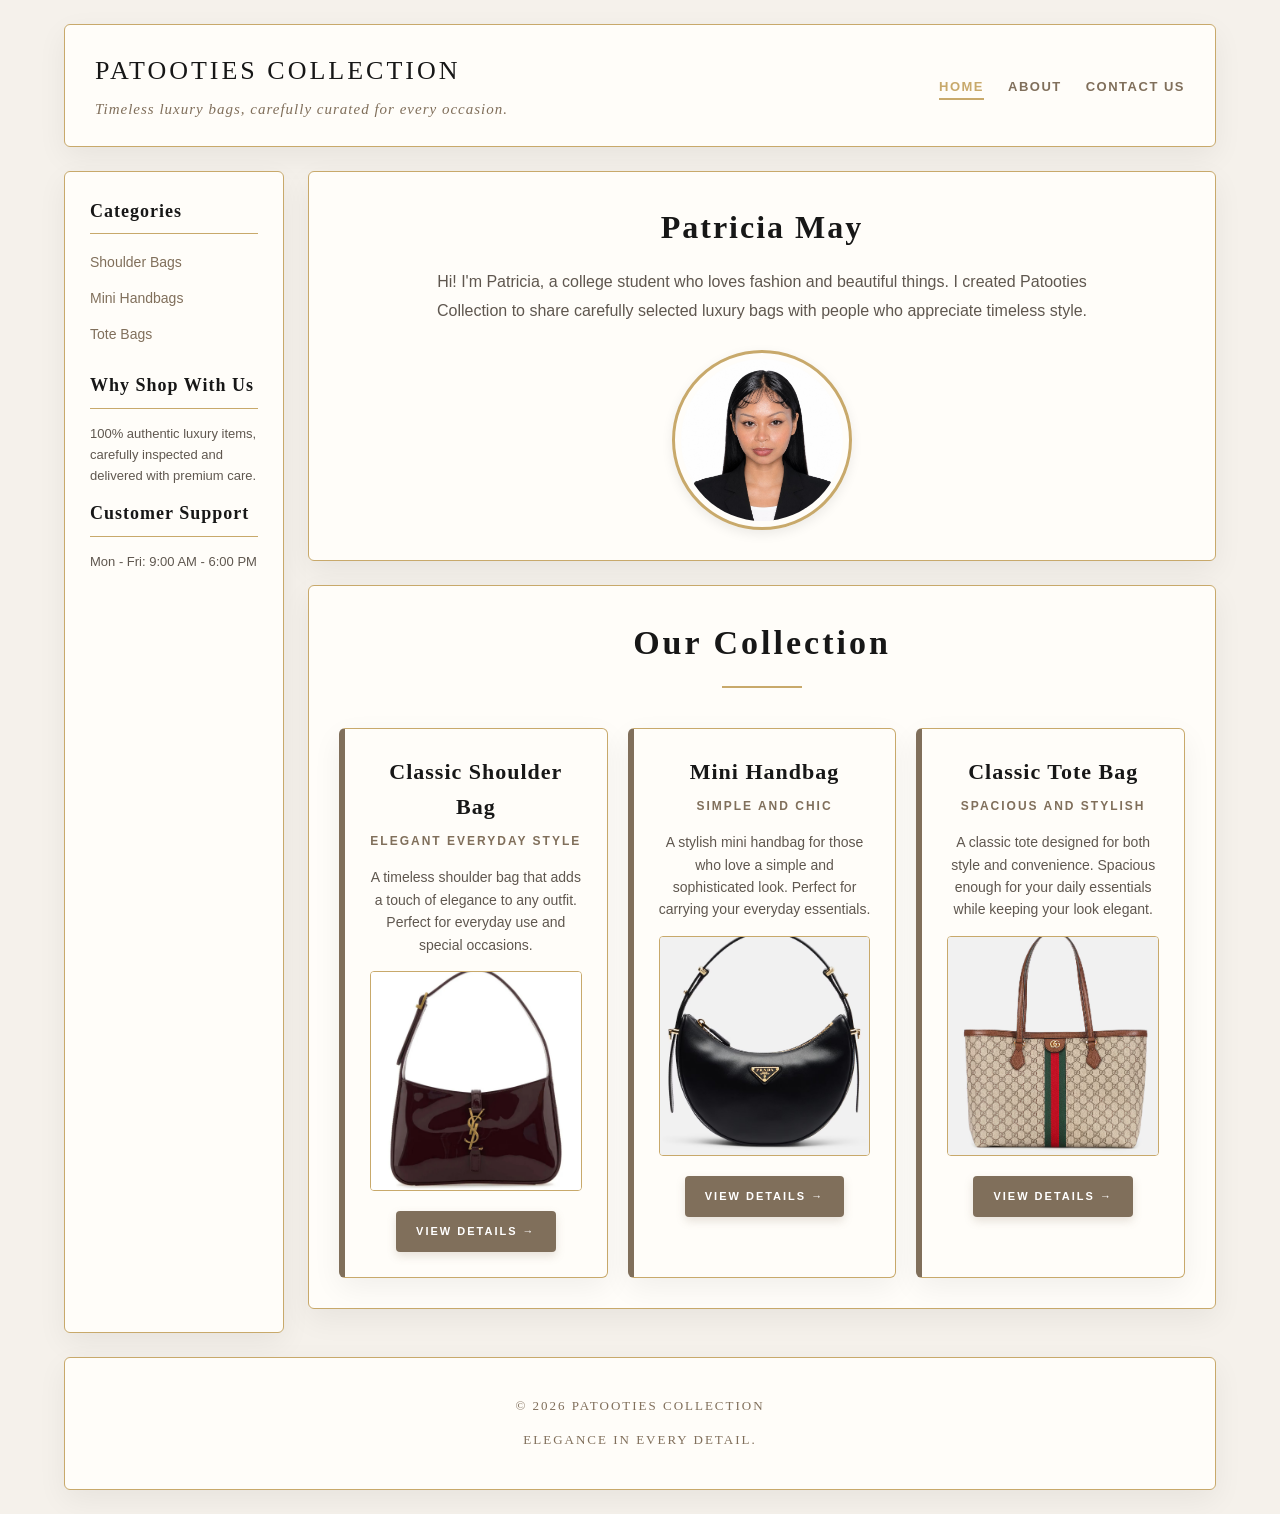
==== commit b59dec34: "fix the index.html and style.css" ====
--- a/index.html
+++ b/index.html
@@ -3,6 +3,7 @@
 
 <head>
     <meta charset="UTF-8">
+    <!-- Viewport Meta Tag Required for Tasks 7.2 & 7.4 -->
     <meta name="viewport" content="width=device-width, initial-scale=1.0">
     <title>Patooties Collection</title>
     <link rel="stylesheet" href="style.css">
@@ -10,83 +11,112 @@
 
 <body>
 
-    <header>
-        <h1>Patooties Collection</h1>
-        <p class="tagline">Timeless luxury bags, carefully curated for every occasion.</p>
-        
-        <nav>
+    <!-- CSS Grid Page Skeleton Container -->
+    <div class="page">
+
+        <!-- Masthead Region -->
+        <header>
+            <div>
+                <h1>Patooties Collection</h1>
+                <p class="tagline">Timeless luxury bags, carefully curated for every occasion.</p>
+            </div>
+            
+            <nav>
+                <ul>
+                    <li><a href="index.html" class="active">Home</a></li>
+                    <li><a href="about.html">About</a></li>
+                    <li><a href="contact.html">Contact Us</a></li>
+                </ul>
+            </nav>
+        </header>
+
+        <!-- Sidebar Region (Required for Tasks 7.1 & 7.3) -->
+        <aside>
+            <h2>Categories</h2>
             <ul>
-                <li><a href="index.html" class="active">Home</a></li>
-                <li><a href="about.html">About</a></li>
-                <li><a href="contact.html">Contact Us</a></li>
+                <li><a href="#">Shoulder Bags</a></li>
+                <li><a href="#">Mini Handbags</a></li>
+                <li><a href="#">Tote Bags</a></li>
             </ul>
-        </nav>
-    </header>
 
-    <main>
-        <section class="owner">
-            <h2>Patricia May</h2>
-            <p>
-                Hi! I'm Patricia, a college student who loves fashion and beautiful
-                things. I created Patooties Collection to share carefully selected
-                luxury bags with people who appreciate timeless style.
-            </p>
-            <img src="owner.jpg" alt="Photo of Patricia May">
-        </section>
+            <h2>Why Shop With Us</h2>
+            <p>100% authentic luxury items, carefully inspected and delivered with premium care.</p>
+            
+            <h2>Customer Support</h2>
+            <p>Mon - Fri: 9:00 AM - 6:00 PM</p>
+        </aside>
 
-        <section>
-            <h2 class="collection-title">Our Collection</h2>
+        <!-- Main Region -->
+        <main>
+            <section class="owner">
+                <h2>Patricia May</h2>
+                <p>
+                    Hi! I'm Patricia, a college student who loves fashion and beautiful
+                    things. I created Patooties Collection to share carefully selected
+                    luxury bags with people who appreciate timeless style.
+                </p>
+                <img src="owner.jpg" alt="Photo of Patricia May">
+            </section>
 
-            <!-- Bag 1: Classic Shoulder Bag -->
-            <div class="product-card">
-                <h3>Classic Shoulder Bag</h3>
-                <h4>Elegant Everyday Style</h4>
-                <p>
-                    A timeless shoulder bag that adds a touch of elegance to any
-                    outfit. Perfect for everyday use and special occasions.
-                </p>
-                <img src="shoulder-bag.jpg" alt="Classic luxury shoulder bag">
-                <div>
-                    <a href="places/shoulder-bag.html" class="btn-details">View Details →</a>
+            <section>
+                <h2 class="collection-title">Our Collection</h2>
+
+                <!-- Product Grid using Flexbox / Responsive Columns -->
+                <div class="product-grid">
+                    <!-- Bag 1: Classic Shoulder Bag -->
+                    <div class="product-card">
+                        <h3>Classic Shoulder Bag</h3>
+                        <h4>Elegant Everyday Style</h4>
+                        <p>
+                            A timeless shoulder bag that adds a touch of elegance to any
+                            outfit. Perfect for everyday use and special occasions.
+                        </p>
+                        <img src="shoulder-bag.jpg" alt="Classic luxury shoulder bag">
+                        <div>
+                            <a href="places/shoulder-bag.html" class="btn-details">View Details →</a>
+                        </div>
+                    </div>
+
+                    <!-- Bag 2: Mini Handbag -->
+                    <div class="product-card">
+                        <h3>Mini Handbag</h3>
+                        <h4>Simple and Chic</h4>
+                        <p>
+                            A stylish mini handbag for those who love a simple and
+                            sophisticated look. Perfect for carrying your everyday
+                            essentials.
+                        </p>
+                        <img src="mini-handbag.jpg" alt="Small elegant handbag">
+                        <div>
+                            <a href="places/mini-handbag.html" class="btn-details">View Details →</a>
+                        </div>
+                    </div>
+
+                    <!-- Bag 3: Classic Tote Bag -->
+                    <div class="product-card">
+                        <h3>Classic Tote Bag</h3>
+                        <h4>Spacious and Stylish</h4>
+                        <p>
+                            A classic tote designed for both style and convenience.
+                            Spacious enough for your daily essentials while keeping
+                            your look elegant.
+                        </p>
+                        <img src="tote-bag.jpg" alt="Classic luxury tote bag">
+                        <div>
+                            <a href="places/tote-bag.html" class="btn-details">View Details →</a>
+                        </div>
+                    </div>
                 </div>
-            </div>
+            </section>
+        </main>
 
-            <!-- Bag 2: Mini Handbag -->
-            <div class="product-card">
-                <h3>Mini Handbag</h3>
-                <h4>Simple and Chic</h4>
-                <p>
-                    A stylish mini handbag for those who love a simple and
-                    sophisticated look. Perfect for carrying your everyday
-                    essentials.
-                </p>
-                <img src="mini-handbag.jpg" alt="Small elegant handbag">
-                <div>
-                    <a href="places/mini-handbag.html" class="btn-details">View Details →</a>
-                </div>
-            </div>
+        <!-- Footer Region -->
+        <footer>
+            <p>© 2026 Patooties Collection</p>
+            <p>Elegance in every detail.</p>
+        </footer>
 
-            <!-- Bag 3: Classic Tote Bag -->
-            <div class="product-card">
-                <h3>Classic Tote Bag</h3>
-                <h4>Spacious and Stylish</h4>
-                <p>
-                    A classic tote designed for both style and convenience.
-                    Spacious enough for your daily essentials while keeping
-                    your look elegant.
-                </p>
-                <img src="tote-bag.jpg" alt="Classic luxury tote bag">
-                <div>
-                    <a href="places/tote-bag.html" class="btn-details">View Details →</a>
-                </div>
-            </div>
-        </section>
-    </main>
-
-    <footer>
-        <p>© 2026 Patooties Collection</p>
-        <p>Elegance in every detail.</p>
-    </footer>
+    </div>
 
 </body>
 
--- a/style.css
+++ b/style.css
@@ -9,26 +9,52 @@
     --light-background: #f5f1eb;
     --gold-accent: #c8a96b;
     --card-background: #fffdf9;
-}
-
-
-/* =========================================================
-   2. BASE STYLES
+    --shadow-soft: 0 10px 30px rgba(23, 23, 23, 0.06);
+    --shadow-hover: 0 14px 28px rgba(128, 111, 91, 0.15);
+}
+
+
+/* =========================================================
+   2. BASE STYLES & SELECTION
    ========================================================= */
 
 *,
 *::before,
 *::after {
-    box-sizing: border-box;
+    box-sizing: border-box; /* Crucial to prevent horizontal scrolling on mobile */
 }
 
 html {
     scroll-behavior: smooth;
 }
 
+/* Custom Text Selection Styling */
+::selection {
+    background-color: var(--gold-accent);
+    color: #ffffff;
+}
+
+/* Custom Scrollbar Styling */
+::-webkit-scrollbar {
+    width: 8px;
+}
+
+::-webkit-scrollbar-track {
+    background: var(--light-background);
+}
+
+::-webkit-scrollbar-thumb {
+    background: var(--brand-color);
+    border-radius: 4px;
+}
+
+::-webkit-scrollbar-thumb:hover {
+    background: var(--gold-accent);
+}
+
 body {
     margin: 0;
-    padding: 40px;
+    padding: 0;
     background-color: var(--light-background);
     color: var(--dark-ink);
     font-family: Georgia, "Times New Roman", serif;
@@ -53,71 +79,161 @@
 
 
 /* =========================================================
-   3. LAYOUT REGIONS
-   ========================================================= */
-
+   3. MOBILE-FIRST GRID SKELETON (MODULE 7.1 & 7.2 / 7.3 & 7.4)
+   ========================================================= */
+
+/* Base Layout: Mobile (Single Column, everything stacked) */
+.page {
+    display: grid;
+    grid-template-columns: 1fr;
+    grid-template-areas:
+        "masthead"
+        "main"
+        "side"
+        "foot";
+    gap: 16px;
+    padding: 16px;
+    max-width: 1200px;
+    margin: 0 auto;
+}
+
+/* Grid Area Assignments */
+header { 
+    grid-area: masthead; 
+}
+
+aside { 
+    grid-area: side; 
+}
+
+main { 
+    grid-area: main; 
+}
+
+footer { 
+    grid-area: foot; 
+}
+
+/* Responsive Desktop Layout (min-width: 700px) */
+@media (min-width: 700px) {
+    .page {
+        grid-template-columns: 220px 1fr;
+        grid-template-areas:
+            "masthead masthead"
+            "side     main"
+            "foot     foot";
+        gap: 24px;
+        padding: 24px;
+    }
+}
+
+
+/* =========================================================
+   4. COMPONENT STYLES (HEADER & SIDEBAR)
+   ========================================================= */
+
+/* Flexbox Header from Module 6 */
 header {
-    text-align: center;
-    margin-bottom: 40px;
+    display: flex;
+    justify-content: space-between;
+    align-items: center;
+    padding: 25px 30px;
+    background-color: var(--card-background);
+    border: 1px solid var(--gold-accent);
+    border-radius: 6px;
+    box-shadow: var(--shadow-soft);
 }
 
 header h1 {
-    font-size: 52px;
-    letter-spacing: 4px;
-    color: var(--dark-ink);
-    margin: 0 0 10px;
+    font-size: 26px;
+    letter-spacing: 3px;
+    color: var(--dark-ink);
+    margin: 0;
+    font-weight: normal;
+    text-transform: uppercase;
 }
 
 .tagline {
+    font-size: 15px;
+    letter-spacing: 1px;
+    color: var(--brand-color);
+    margin: 5px 0 0;
+    font-style: italic;
+}
+
+/* Sidebar Styles */
+aside {
+    background-color: var(--card-background);
+    border: 1px solid var(--gold-accent);
+    border-radius: 6px;
+    padding: 25px;
+    box-shadow: var(--shadow-soft);
+}
+
+aside h2 {
     font-size: 18px;
+    color: var(--dark-ink);
+    border-bottom: 1px solid var(--gold-accent);
+    padding-bottom: 8px;
+    margin-top: 0;
+    margin-bottom: 15px;
     letter-spacing: 1px;
-    color: var(--brand-color);
-    margin: 0 0 25px;
-}
-
-main {
-    width: 100%;
-    max-width: 900px;
-    margin: 0 auto;
-}
-
-section {
-    background-color: var(--card-background);
-    border: 1px solid var(--gold-accent);
-    border-radius: 4px;
-    padding: 40px;
-    margin: 35px auto;
-    max-width: 800px;
-    box-shadow: 0 8px 20px rgba(0, 0, 0, 0.08);
-}
-
+}
+
+aside ul {
+    list-style: none;
+    padding: 0;
+    margin: 0 0 25px 0;
+}
+
+aside li {
+    margin-bottom: 10px;
+}
+
+aside a {
+    text-decoration: none;
+    font-family: Arial, sans-serif;
+    font-size: 14px;
+    color: var(--brand-color);
+    transition: color 0.3s;
+}
+
+aside a:hover {
+    color: var(--gold-accent);
+}
+
+aside p {
+    font-family: Arial, sans-serif;
+    font-size: 13px;
+    color: var(--muted-grey);
+    line-height: 1.6;
+}
+
+/* Footer Styling */
 footer {
     text-align: center;
     color: var(--brand-color);
-    margin-top: 50px;
-    padding: 20px;
-    font-size: 14px;
-    letter-spacing: 1px;
-}
-
-
-/* =========================================================
-   4. NAVIGATION
-   ========================================================= */
-
-nav {
-    text-align: center;
-}
+    padding: 25px;
+    font-size: 13px;
+    letter-spacing: 2px;
+    text-transform: uppercase;
+    border: 1px solid var(--gold-accent);
+    border-radius: 6px;
+    background-color: var(--card-background);
+    box-shadow: var(--shadow-soft);
+}
+
+
+/* =========================================================
+   5. NAVIGATION
+   ========================================================= */
 
 nav ul {
+    display: flex;
+    gap: 24px;
     list-style: none;
     padding: 0;
-    margin: 20px 0 0;
-}
-
-nav li {
-    display: inline-block;
-    margin: 0 12px;
+    margin: 0;
 }
 
 nav a {
@@ -125,25 +241,54 @@
     color: var(--brand-color);
     font-family: Arial, sans-serif;
     font-weight: bold;
-    letter-spacing: 1px;
+    letter-spacing: 1.5px;
     text-transform: uppercase;
-    font-size: 14px;
-    transition: color 0.3s, border-color 0.3s;
+    font-size: 13px;
+    position: relative;
+    padding-bottom: 6px;
+    transition: color 0.3s ease;
+}
+
+nav a::after {
+    content: "";
+    position: absolute;
+    bottom: 0;
+    left: 0;
+    width: 0%;
+    height: 2px;
+    background-color: var(--gold-accent);
+    transition: width 0.3s ease;
 }
 
 nav a:hover,
 nav a.active {
     color: var(--gold-accent);
-    border-bottom: 2px solid var(--gold-accent);
-    padding-bottom: 4px;
-}
-
-
-/* =========================================================
-   5. HOME PAGE & PRODUCT CARDS
-   ========================================================= */
+}
+
+nav a:hover::after,
+nav a.active::after {
+    width: 100%;
+}
+
+
+/* =========================================================
+   6. OWNER SECTION & PRODUCT GRID
+   ========================================================= */
+
+main section {
+    background-color: var(--card-background);
+    border: 1px solid var(--gold-accent);
+    border-radius: 6px;
+    padding: 30px;
+    margin-bottom: 24px;
+    box-shadow: var(--shadow-soft);
+}
 
 .owner {
+    display: flex;
+    flex-direction: column;
+    justify-content: center;
+    align-items: center;
     text-align: center;
 }
 
@@ -151,68 +296,74 @@
     color: var(--dark-ink);
     font-size: 32px;
     letter-spacing: 2px;
-    margin-bottom: 20px;
+    margin-top: 0;
+    margin-bottom: 15px;
 }
 
 .owner p {
     font-family: Arial, sans-serif;
-    font-size: 17px;
+    font-size: 16px;
     line-height: 1.8;
     color: var(--muted-grey);
-    max-width: 750px;
-    margin: 0 auto 30px;
+    max-width: 700px;
+    margin: 0 auto 25px;
 }
 
 .owner img {
-    width: 190px;
-    height: 190px;
+    width: 180px;
+    height: 180px;
     object-fit: cover;
     border-radius: 50%;
     border: 3px solid var(--gold-accent);
-    padding: 5px;
-    margin: 0 auto;
+    padding: 6px;
+    box-shadow: 0 4px 12px rgba(0, 0, 0, 0.08);
 }
 
 .collection-title {
     text-align: center;
     color: var(--dark-ink);
-    font-size: 36px;
+    font-size: 34px;
     letter-spacing: 3px;
+    margin-top: 0;
     margin-bottom: 40px;
 }
 
 .collection-title::after {
     content: "";
     display: block;
-    width: 70px;
+    width: 80px;
     height: 2px;
     background-color: var(--gold-accent);
-    margin: 15px auto;
-}
-
-/* 📦 Product Cards (Class .product-card required by assignment) */
+    margin: 15px auto 0;
+}
+
+/* Flexbox Product Grid (Module 6.2 preserved) */
+.product-grid {
+    display: flex;
+    flex-wrap: wrap;
+    gap: 20px;
+}
+
 .product-card {
+    flex: 1 1 240px;
     background-color: var(--card-background);
     border: 1px solid var(--gold-accent);
-    border-left: 5px solid var(--brand-color); /* Coloured left border using brand variable */
-    padding: 24px;                             /* Padding of at least 16px */
-    margin-bottom: 25px;                       /* margin-bottom so cards don't touch */
-    margin-left: auto;
-    margin-right: auto;
-    max-width: 520px;
+    border-left: 6px solid var(--brand-color);
+    padding: 25px;
     text-align: center;
-    border-radius: 6px;                        /* border-radius */
-    transition: transform 0.3s, box-shadow 0.3s;
+    border-radius: 6px;
+    box-shadow: var(--shadow-soft);
+    transition: transform 0.3s ease, box-shadow 0.3s ease;
 }
 
 .product-card:hover {
-    transform: translateY(-4px);
-    box-shadow: 0 8px 18px rgba(0, 0, 0, 0.10);
+    transform: translateY(-6px);
+    box-shadow: var(--shadow-hover);
 }
 
 .product-card h3 {
-    color: var(--dark-ink);                    /* Distinct color */
-    font-size: 27px;                           /* Distinct font-size */
+    color: var(--dark-ink);
+    font-size: 22px;
     letter-spacing: 1px;
     margin: 0 0 8px;
 }
@@ -220,30 +371,37 @@
 .product-card h4 {
     color: var(--brand-color);
     font-family: Arial, sans-serif;
-    font-size: 14px;
+    font-size: 12px;
     letter-spacing: 2px;
     text-transform: uppercase;
-    margin: 0 0 20px;
+    margin: 0 0 15px;
 }
 
 .product-card p {
     font-family: Arial, sans-serif;
     color: var(--muted-grey);
-    font-size: 16px;
-    line-height: 1.7;
+    font-size: 14px;
+    line-height: 1.6;
 }
 
 .product-card img {
-    width: 260px;
-    height: 260px;
+    width: 100%;
+    max-width: 220px;
+    height: 220px;
     object-fit: cover;
-    margin: 20px auto 25px;
-    border: 1px solid var(--gold-accent);
-}
-
-
-/* =========================================================
-   6. BUTTONS AND LINKS
+    margin: 15px auto 20px;
+    border: 1px solid var(--gold-accent);
+    border-radius: 4px;
+    transition: transform 0.4s ease;
+}
+
+.product-card:hover img {
+    transform: scale(1.02);
+}
+
+
+/* =========================================================
+   7. BUTTONS & ACCESSIBILITY
    ========================================================= */
 
 .btn-details {
@@ -251,160 +409,37 @@
     font-family: Arial, sans-serif;
     background-color: var(--brand-color);
     color: #ffffff;
-    padding: 10px 20px;
+    padding: 12px 20px;
     text-decoration: none;
-    font-size: 13px;
-    font-weight: bold;
-    letter-spacing: 1px;
-    text-transform: uppercase;
-    border-radius: 3px;
-    transition: background-color 0.3s;
-}
-
-.btn-details:hover {
-    background-color: var(--gold-accent);
-}
-
-
-/* =========================================================
-   7. FORM STYLES & ACCESSIBLE FOCUS
-   ========================================================= */
-
-fieldset {
-    border: 1px solid var(--gold-accent);
-    border-radius: 4px;
-    padding: 25px 30px;                       /* Fieldset padding */
-    margin-top: 20px;
-    background-color: var(--light-background);
-    text-align: left;
-}
-
-legend {
-    font-family: Georgia, serif;
-    font-weight: bold;
-    color: var(--brand-color);                /* Styled legend using brand colour */
-    padding: 0 10px;
-    font-size: 16px;
-    text-transform: uppercase;
-    letter-spacing: 1px;
-}
-
-.form-group {
-    margin-bottom: 20px;
-    text-align: left;
-}
-
-label {
-    display: block;
-    font-family: Arial, sans-serif;
-    font-size: 13px;
-    color: var(--dark-ink);
-    margin-bottom: 8px;
-    text-transform: uppercase;
-    letter-spacing: 1px;
-    font-weight: bold;
-    cursor: pointer;
-}
-
-input[type="text"],
-input[type="email"],
-input[type="number"],
-select,
-textarea {
-    width: 100%;
-    padding: 12px;                            /* Consistent padding on inputs and textarea */
-    border: 1px solid var(--gold-accent);
-    background-color: #ffffff;
-    border-radius: 4px;
-    font-family: Arial, sans-serif;
-    font-size: 15px;
-    color: var(--dark-ink);
-    transition: border-color 0.3s, box-shadow 0.3s;
-}
-
-/* Visible Focus State (Lesson 4.6 Requirement) */
-input:focus,
-select:focus,
-textarea:focus {
-    outline: 3px solid var(--brand-color);    /* Visible focus state using brand color */
-    outline-offset: 2px;
-}
-
-/* Styled Submit Button */
-button[type="submit"] {
-    width: 100%;
-    background-color: var(--brand-color);     /* Background colour */
-    color: #ffffff;                           /* 4.5:1 Contrast ratio passed */
-    border: none;                             /* No default border */
-    padding: 14px;                            /* Padding */
-    font-family: Arial, sans-serif;
-    font-size: 14px;
+    font-size: 11px;
     font-weight: bold;
     letter-spacing: 2px;
     text-transform: uppercase;
-    cursor: pointer;                          /* cursor: pointer */
     border-radius: 4px;
-    transition: background-color 0.3s;
-}
-
-button[type="submit"]:hover,
-button[type="submit"]:focus {
+    box-shadow: 0 4px 10px rgba(128, 111, 91, 0.2);
+    transition: background-color 0.3s, transform 0.2s, box-shadow 0.3s;
+}
+
+.btn-details:hover {
     background-color: var(--gold-accent);
-    outline: 3px solid var(--brand-color);
-    outline-offset: 2px;
-}
-
-
-/* =========================================================
-   8. RESPONSIVE DESIGN
-   ========================================================= */
-
-@media (max-width: 600px) {
-
-    body {
-        padding: 20px;
+    transform: translateY(-2px);
+    box-shadow: 0 6px 14px rgba(200, 169, 107, 0.3);
+}
+
+
+/* =========================================================
+   8. MOBILE RESPONSIVE ADJUSTMENTS FOR COMPONENTS
+   ========================================================= */
+
+@media (max-width: 699px) {
+    header {
+        flex-direction: column;
+        gap: 15px;
+        text-align: center;
     }
 
-    header h1 {
-        font-size: 32px;
-        letter-spacing: 2px;
-    }
-
-    .tagline {
-        font-size: 16px;
-    }
-
-    nav li {
-        margin: 5px 7px;
-    }
-
-    nav a {
-        font-size: 12px;
-    }
-
-    section {
-        padding: 20px;
-    }
-
-    .collection-title {
-        font-size: 28px;
-    }
-
-    .product-card {
-        padding: 20px;
-    }
-
-    .product-card img {
-        width: 220px;
-        height: 220px;
-    }
-
-    .owner img {
-        width: 150px;
-        height: 150px;
-    }
-
-    fieldset {
-        padding: 20px;
+    nav ul {
+        gap: 15px;
+        justify-content: center;
     }
 }
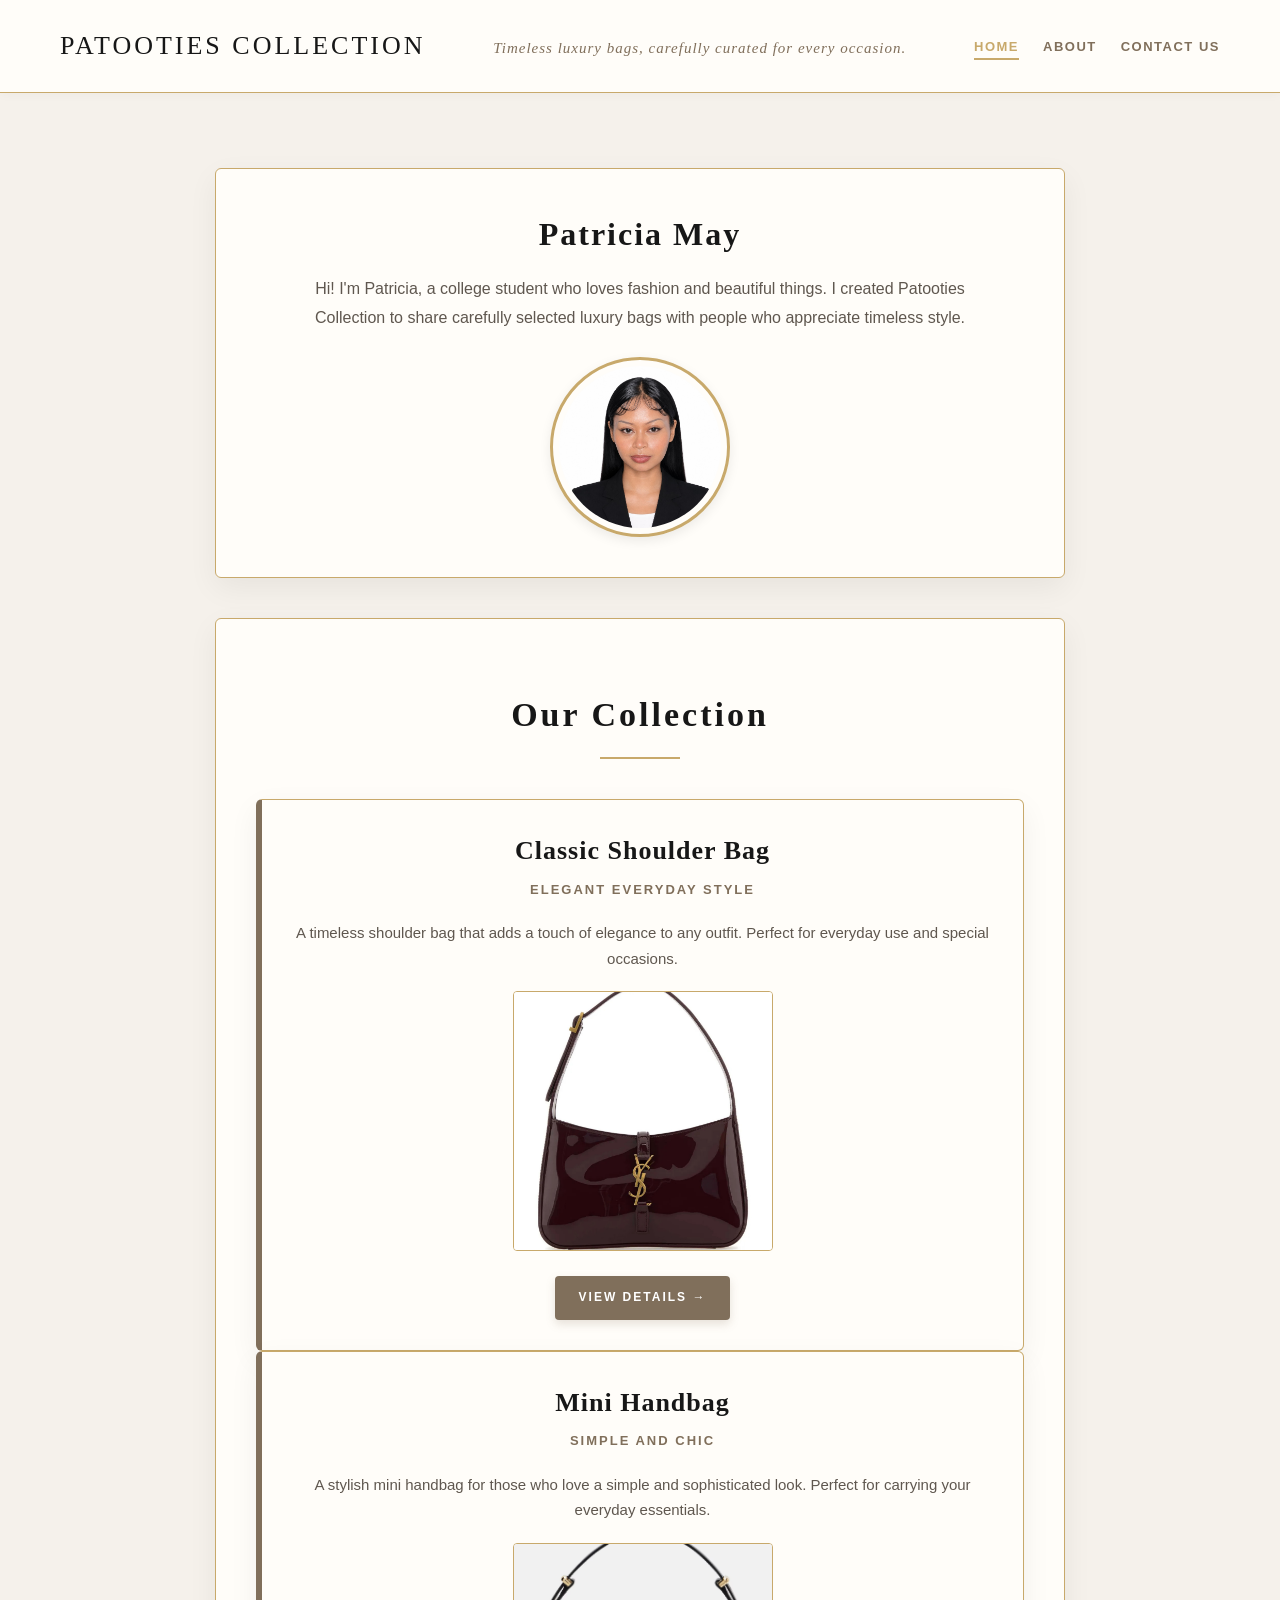
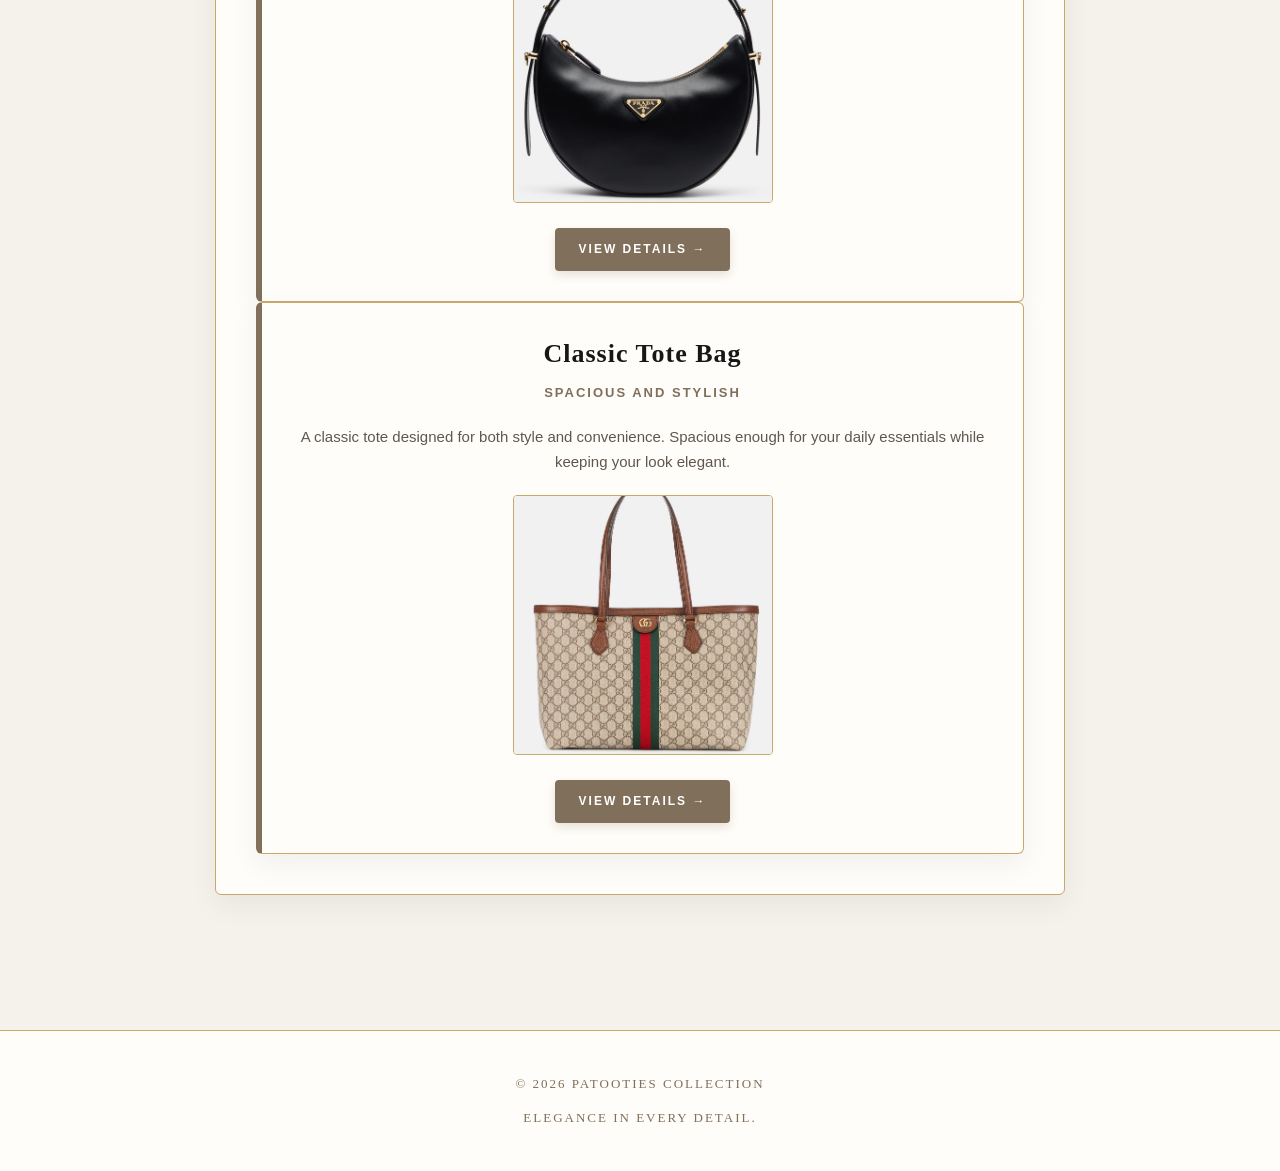
==== commit 760afdf1: "bring back the old version" ====
--- a/index.html
+++ b/index.html
@@ -3,7 +3,6 @@
 
 <head>
     <meta charset="UTF-8">
-    <!-- Viewport Meta Tag Required for Tasks 7.2 & 7.4 -->
     <meta name="viewport" content="width=device-width, initial-scale=1.0">
     <title>Patooties Collection</title>
     <link rel="stylesheet" href="style.css">
@@ -11,112 +10,83 @@
 
 <body>
 
-    <!-- CSS Grid Page Skeleton Container -->
-    <div class="page">
+    <header>
+        <h1>Patooties Collection</h1>
+        <p class="tagline">Timeless luxury bags, carefully curated for every occasion.</p>
+        
+        <nav>
+            <ul>
+                <li><a href="index.html" class="active">Home</a></li>
+                <li><a href="about.html">About</a></li>
+                <li><a href="contact.html">Contact Us</a></li>
+            </ul>
+        </nav>
+    </header>
 
-        <!-- Masthead Region -->
-        <header>
-            <div>
-                <h1>Patooties Collection</h1>
-                <p class="tagline">Timeless luxury bags, carefully curated for every occasion.</p>
+    <main>
+        <section class="owner">
+            <h2>Patricia May</h2>
+            <p>
+                Hi! I'm Patricia, a college student who loves fashion and beautiful
+                things. I created Patooties Collection to share carefully selected
+                luxury bags with people who appreciate timeless style.
+            </p>
+            <img src="owner.jpg" alt="Photo of Patricia May">
+        </section>
+
+        <section>
+            <h2 class="collection-title">Our Collection</h2>
+
+            <!-- Bag 1: Classic Shoulder Bag -->
+            <div class="product-card">
+                <h3>Classic Shoulder Bag</h3>
+                <h4>Elegant Everyday Style</h4>
+                <p>
+                    A timeless shoulder bag that adds a touch of elegance to any
+                    outfit. Perfect for everyday use and special occasions.
+                </p>
+                <img src="shoulder-bag.jpg" alt="Classic luxury shoulder bag">
+                <div>
+                    <a href="places/shoulder-bag.html" class="btn-details">View Details →</a>
+                </div>
             </div>
-            
-            <nav>
-                <ul>
-                    <li><a href="index.html" class="active">Home</a></li>
-                    <li><a href="about.html">About</a></li>
-                    <li><a href="contact.html">Contact Us</a></li>
-                </ul>
-            </nav>
-        </header>
 
-        <!-- Sidebar Region (Required for Tasks 7.1 & 7.3) -->
-        <aside>
-            <h2>Categories</h2>
-            <ul>
-                <li><a href="#">Shoulder Bags</a></li>
-                <li><a href="#">Mini Handbags</a></li>
-                <li><a href="#">Tote Bags</a></li>
-            </ul>
+            <!-- Bag 2: Mini Handbag -->
+            <div class="product-card">
+                <h3>Mini Handbag</h3>
+                <h4>Simple and Chic</h4>
+                <p>
+                    A stylish mini handbag for those who love a simple and
+                    sophisticated look. Perfect for carrying your everyday
+                    essentials.
+                </p>
+                <img src="mini-handbag.jpg" alt="Small elegant handbag">
+                <div>
+                    <a href="places/mini-handbag.html" class="btn-details">View Details →</a>
+                </div>
+            </div>
 
-            <h2>Why Shop With Us</h2>
-            <p>100% authentic luxury items, carefully inspected and delivered with premium care.</p>
-            
-            <h2>Customer Support</h2>
-            <p>Mon - Fri: 9:00 AM - 6:00 PM</p>
-        </aside>
+            <!-- Bag 3: Classic Tote Bag -->
+            <div class="product-card">
+                <h3>Classic Tote Bag</h3>
+                <h4>Spacious and Stylish</h4>
+                <p>
+                    A classic tote designed for both style and convenience.
+                    Spacious enough for your daily essentials while keeping
+                    your look elegant.
+                </p>
+                <img src="tote-bag.jpg" alt="Classic luxury tote bag">
+                <div>
+                    <a href="places/tote-bag.html" class="btn-details">View Details →</a>
+                </div>
+            </div>
+        </section>
+    </main>
 
-        <!-- Main Region -->
-        <main>
-            <section class="owner">
-                <h2>Patricia May</h2>
-                <p>
-                    Hi! I'm Patricia, a college student who loves fashion and beautiful
-                    things. I created Patooties Collection to share carefully selected
-                    luxury bags with people who appreciate timeless style.
-                </p>
-                <img src="owner.jpg" alt="Photo of Patricia May">
-            </section>
-
-            <section>
-                <h2 class="collection-title">Our Collection</h2>
-
-                <!-- Product Grid using Flexbox / Responsive Columns -->
-                <div class="product-grid">
-                    <!-- Bag 1: Classic Shoulder Bag -->
-                    <div class="product-card">
-                        <h3>Classic Shoulder Bag</h3>
-                        <h4>Elegant Everyday Style</h4>
-                        <p>
-                            A timeless shoulder bag that adds a touch of elegance to any
-                            outfit. Perfect for everyday use and special occasions.
-                        </p>
-                        <img src="shoulder-bag.jpg" alt="Classic luxury shoulder bag">
-                        <div>
-                            <a href="places/shoulder-bag.html" class="btn-details">View Details →</a>
-                        </div>
-                    </div>
-
-                    <!-- Bag 2: Mini Handbag -->
-                    <div class="product-card">
-                        <h3>Mini Handbag</h3>
-                        <h4>Simple and Chic</h4>
-                        <p>
-                            A stylish mini handbag for those who love a simple and
-                            sophisticated look. Perfect for carrying your everyday
-                            essentials.
-                        </p>
-                        <img src="mini-handbag.jpg" alt="Small elegant handbag">
-                        <div>
-                            <a href="places/mini-handbag.html" class="btn-details">View Details →</a>
-                        </div>
-                    </div>
-
-                    <!-- Bag 3: Classic Tote Bag -->
-                    <div class="product-card">
-                        <h3>Classic Tote Bag</h3>
-                        <h4>Spacious and Stylish</h4>
-                        <p>
-                            A classic tote designed for both style and convenience.
-                            Spacious enough for your daily essentials while keeping
-                            your look elegant.
-                        </p>
-                        <img src="tote-bag.jpg" alt="Classic luxury tote bag">
-                        <div>
-                            <a href="places/tote-bag.html" class="btn-details">View Details →</a>
-                        </div>
-                    </div>
-                </div>
-            </section>
-        </main>
-
-        <!-- Footer Region -->
-        <footer>
-            <p>© 2026 Patooties Collection</p>
-            <p>Elegance in every detail.</p>
-        </footer>
-
-    </div>
+    <footer>
+        <p>© 2026 Patooties Collection</p>
+        <p>Elegance in every detail.</p>
+    </footer>
 
 </body>
 
--- a/style.css
+++ b/style.css
@@ -21,7 +21,7 @@
 *,
 *::before,
 *::after {
-    box-sizing: border-box; /* Crucial to prevent horizontal scrolling on mobile */
+    box-sizing: border-box;
 }
 
 html {
@@ -79,72 +79,26 @@
 
 
 /* =========================================================
-   3. MOBILE-FIRST GRID SKELETON (MODULE 7.1 & 7.2 / 7.3 & 7.4)
-   ========================================================= */
-
-/* Base Layout: Mobile (Single Column, everything stacked) */
-.page {
-    display: grid;
-    grid-template-columns: 1fr;
-    grid-template-areas:
-        "masthead"
-        "main"
-        "side"
-        "foot";
-    gap: 16px;
-    padding: 16px;
-    max-width: 1200px;
-    margin: 0 auto;
-}
-
-/* Grid Area Assignments */
-header { 
-    grid-area: masthead; 
-}
-
-aside { 
-    grid-area: side; 
-}
-
-main { 
-    grid-area: main; 
-}
-
-footer { 
-    grid-area: foot; 
-}
-
-/* Responsive Desktop Layout (min-width: 700px) */
-@media (min-width: 700px) {
-    .page {
-        grid-template-columns: 220px 1fr;
-        grid-template-areas:
-            "masthead masthead"
-            "side     main"
-            "foot     foot";
-        gap: 24px;
-        padding: 24px;
-    }
-}
-
-
-/* =========================================================
-   4. COMPONENT STYLES (HEADER & SIDEBAR)
-   ========================================================= */
-
-/* Flexbox Header from Module 6 */
+   3. LAYOUT REGIONS (MODULE 6.1 FLEXBOX HEADER)
+   ========================================================= */
+
+/* ↔️ Module 6.1: Flexbox Header */
+.site-header,
 header {
     display: flex;
-    justify-content: space-between;
-    align-items: center;
-    padding: 25px 30px;
+    justify-content: space-between; /* Space out title and nav */
+    align-items: center;            /* Vertical alignment */
+    padding: 25px 60px;
     background-color: var(--card-background);
-    border: 1px solid var(--gold-accent);
-    border-radius: 6px;
-    box-shadow: var(--shadow-soft);
-}
-
-header h1 {
+    border-bottom: 1px solid var(--gold-accent);
+    box-shadow: 0 2px 10px rgba(0, 0, 0, 0.03);
+    position: sticky;
+    top: 0;
+    z-index: 1000;
+}
+
+header h1,
+.site-header h1 {
     font-size: 26px;
     letter-spacing: 3px;
     color: var(--dark-ink);
@@ -161,79 +115,57 @@
     font-style: italic;
 }
 
-/* Sidebar Styles */
-aside {
+main {
+    width: 100%;
+    max-width: 960px;
+    margin: 0 auto;
+    padding: 40px 20px;
+}
+
+section {
     background-color: var(--card-background);
     border: 1px solid var(--gold-accent);
     border-radius: 6px;
-    padding: 25px;
+    padding: 40px;
+    margin: 35px auto;
+    max-width: 850px;
     box-shadow: var(--shadow-soft);
-}
-
-aside h2 {
-    font-size: 18px;
-    color: var(--dark-ink);
-    border-bottom: 1px solid var(--gold-accent);
-    padding-bottom: 8px;
-    margin-top: 0;
-    margin-bottom: 15px;
-    letter-spacing: 1px;
-}
-
-aside ul {
-    list-style: none;
-    padding: 0;
-    margin: 0 0 25px 0;
-}
-
-aside li {
-    margin-bottom: 10px;
-}
-
-aside a {
-    text-decoration: none;
-    font-family: Arial, sans-serif;
-    font-size: 14px;
-    color: var(--brand-color);
-    transition: color 0.3s;
-}
-
-aside a:hover {
-    color: var(--gold-accent);
-}
-
-aside p {
-    font-family: Arial, sans-serif;
-    font-size: 13px;
-    color: var(--muted-grey);
-    line-height: 1.6;
-}
-
-/* Footer Styling */
+    transition: box-shadow 0.3s ease;
+}
+
 footer {
     text-align: center;
     color: var(--brand-color);
-    padding: 25px;
+    margin-top: 60px;
+    padding: 30px;
     font-size: 13px;
     letter-spacing: 2px;
     text-transform: uppercase;
-    border: 1px solid var(--gold-accent);
-    border-radius: 6px;
+    border-top: 1px solid var(--gold-accent);
     background-color: var(--card-background);
-    box-shadow: var(--shadow-soft);
-}
-
-
-/* =========================================================
-   5. NAVIGATION
-   ========================================================= */
-
-nav ul {
-    display: flex;
-    gap: 24px;
+}
+
+
+/* =========================================================
+   4. NAVIGATION (MODULE 6.1 FLEXBOX NAV)
+   ========================================================= */
+
+nav {
+    text-align: right;
+}
+
+/* ↔️ Module 6.1: Flexbox nav ul with gap */
+nav ul,
+.site-header nav ul {
+    display: flex;          /* Flex container for items */
+    gap: 24px;              /* Spacing between links */
     list-style: none;
     padding: 0;
     margin: 0;
+}
+
+nav li {
+    margin: 0;             /* Removed inline-block and margins */
 }
 
 nav a {
@@ -249,6 +181,7 @@
     transition: color 0.3s ease;
 }
 
+/* Luxury Animated Underline */
 nav a::after {
     content: "";
     position: absolute;
@@ -272,24 +205,23 @@
 
 
 /* =========================================================
-   6. OWNER SECTION & PRODUCT GRID
-   ========================================================= */
-
-main section {
-    background-color: var(--card-background);
-    border: 1px solid var(--gold-accent);
-    border-radius: 6px;
-    padding: 30px;
-    margin-bottom: 24px;
-    box-shadow: var(--shadow-soft);
-}
-
+   5. HOME PAGE, OWNER SECTION & PRODUCT GRID (MODULE 6.2)
+   ========================================================= */
+
+/* 🎯 Module 6.1: Flexbox Horizontal & Vertical Centering */
 .owner {
     display: flex;
     flex-direction: column;
-    justify-content: center;
-    align-items: center;
+    justify-content: center; /* Vertical Centering */
+    align-items: center;     /* Horizontal Centering */
+    min-height: 380px;       /* Set height for vertical centering space */
     text-align: center;
+    background-color: var(--card-background);
+    border-radius: 6px;
+    border: 1px solid var(--gold-accent);
+    padding: 40px;
+    margin-bottom: 40px;
+    box-shadow: var(--shadow-soft);
 }
 
 .owner h2 {
@@ -324,7 +256,6 @@
     color: var(--dark-ink);
     font-size: 34px;
     letter-spacing: 3px;
-    margin-top: 0;
     margin-bottom: 40px;
 }
 
@@ -337,19 +268,20 @@
     margin: 15px auto 0;
 }
 
-/* Flexbox Product Grid (Module 6.2 preserved) */
+/* ↔️ Module 6.2: Flexbox Product Grid Container */
 .product-grid {
     display: flex;
     flex-wrap: wrap;
-    gap: 20px;
-}
-
+    gap: 24px;
+}
+
+/* 📦 Module 6.2: Responsive Product Cards */
 .product-card {
     flex: 1 1 240px;
     background-color: var(--card-background);
     border: 1px solid var(--gold-accent);
     border-left: 6px solid var(--brand-color);
-    padding: 25px;
+    padding: 30px;
     text-align: center;
     border-radius: 6px;
     box-shadow: var(--shadow-soft);
@@ -363,7 +295,7 @@
 
 .product-card h3 {
     color: var(--dark-ink);
-    font-size: 22px;
+    font-size: 26px;
     letter-spacing: 1px;
     margin: 0 0 8px;
 }
@@ -371,25 +303,25 @@
 .product-card h4 {
     color: var(--brand-color);
     font-family: Arial, sans-serif;
-    font-size: 12px;
+    font-size: 13px;
     letter-spacing: 2px;
     text-transform: uppercase;
-    margin: 0 0 15px;
+    margin: 0 0 20px;
 }
 
 .product-card p {
     font-family: Arial, sans-serif;
     color: var(--muted-grey);
-    font-size: 14px;
-    line-height: 1.6;
+    font-size: 15px;
+    line-height: 1.7;
 }
 
 .product-card img {
     width: 100%;
-    max-width: 220px;
-    height: 220px;
+    max-width: 260px;
+    height: 260px;
     object-fit: cover;
-    margin: 15px auto 20px;
+    margin: 20px auto 25px;
     border: 1px solid var(--gold-accent);
     border-radius: 4px;
     transition: transform 0.4s ease;
@@ -401,7 +333,7 @@
 
 
 /* =========================================================
-   7. BUTTONS & ACCESSIBILITY
+   6. BUTTONS AND LINKS
    ========================================================= */
 
 .btn-details {
@@ -409,9 +341,9 @@
     font-family: Arial, sans-serif;
     background-color: var(--brand-color);
     color: #ffffff;
-    padding: 12px 20px;
+    padding: 12px 24px;
     text-decoration: none;
-    font-size: 11px;
+    font-size: 12px;
     font-weight: bold;
     letter-spacing: 2px;
     text-transform: uppercase;
@@ -428,18 +360,259 @@
 
 
 /* =========================================================
-   8. MOBILE RESPONSIVE ADJUSTMENTS FOR COMPONENTS
-   ========================================================= */
-
-@media (max-width: 699px) {
+   7. FORM STYLES & ACCESSIBLE FOCUS
+   ========================================================= */
+
+fieldset {
+    border: 1px solid var(--gold-accent);
+    border-radius: 6px;
+    padding: 30px;
+    margin-top: 25px;
+    background-color: var(--light-background);
+    text-align: left;
+}
+
+legend {
+    font-family: Georgia, serif;
+    font-weight: bold;
+    color: var(--brand-color);
+    padding: 0 12px;
+    font-size: 15px;
+    text-transform: uppercase;
+    letter-spacing: 1.5px;
+    background-color: var(--card-background);
+    border: 1px solid var(--gold-accent);
+    border-radius: 3px;
+}
+
+.form-group {
+    margin-bottom: 22px;
+    text-align: left;
+}
+
+label {
+    display: block;
+    font-family: Arial, sans-serif;
+    font-size: 12px;
+    color: var(--dark-ink);
+    margin-bottom: 8px;
+    text-transform: uppercase;
+    letter-spacing: 1.5px;
+    font-weight: bold;
+    cursor: pointer;
+}
+
+input[type="text"],
+input[type="email"],
+input[type="number"],
+select,
+textarea {
+    width: 100%;
+    padding: 13px 15px;
+    border: 1px solid var(--gold-accent);
+    background-color: #ffffff;
+    border-radius: 4px;
+    font-family: Arial, sans-serif;
+    font-size: 14px;
+    color: var(--dark-ink);
+    transition: border-color 0.3s, box-shadow 0.3s;
+}
+
+input:focus,
+select:focus,
+textarea:focus {
+    outline: 3px solid var(--brand-color);
+    outline-offset: 2px;
+}
+
+button[type="submit"] {
+    width: 100%;
+    background-color: var(--brand-color);
+    color: #ffffff;
+    border: none;
+    padding: 15px;
+    font-family: Arial, sans-serif;
+    font-size: 13px;
+    font-weight: bold;
+    letter-spacing: 2px;
+    text-transform: uppercase;
+    cursor: pointer;
+    border-radius: 4px;
+    transition: background-color 0.3s, transform 0.2s;
+}
+
+button[type="submit"]:hover,
+button[type="submit"]:focus {
+    background-color: var(--gold-accent);
+    outline: 3px solid var(--brand-color);
+    outline-offset: 2px;
+}
+
+
+/* =========================================================
+   8. PRODUCT DETAIL PAGES (SPECIFICATIONS & FORMS)
+   ========================================================= */
+
+.product-page {
+    background-color: var(--card-background);
+    border: 1px solid var(--gold-accent);
+    padding: 45px;
+    border-radius: 6px;
+    margin: 35px auto;
+    box-shadow: var(--shadow-soft);
+}
+
+.product-page h1 {
+    margin-top: 0;
+    margin-bottom: 5px;
+    color: var(--dark-ink);
+}
+
+.subtitle {
+    font-family: Arial, sans-serif;
+    color: var(--brand-color);
+    text-transform: uppercase;
+    font-size: 0.85rem;
+    letter-spacing: 2px;
+    margin-top: 0;
+    margin-bottom: 25px;
+}
+
+.product-image {
+    width: 100%;
+    max-width: 420px;
+    height: auto;
+    border-radius: 6px;
+    border: 1px solid var(--gold-accent);
+    margin: 25px auto;
+    box-shadow: 0 4px 12px rgba(0, 0, 0, 0.05);
+}
+
+.description {
+    font-family: Arial, sans-serif;
+    color: var(--muted-grey);
+    line-height: 1.8;
+}
+
+/* Enhanced Table Styling */
+table {
+    width: 100%;
+    border-collapse: collapse;
+    margin: 25px 0 40px;
+    font-family: Arial, sans-serif;
+    border-radius: 4px;
+    overflow: hidden;
+}
+
+table th,
+table td {
+    padding: 14px 18px;
+    text-align: left;
+    border-bottom: 1px solid #e0d8ce;
+}
+
+table th {
+    background-color: var(--light-background);
+    color: var(--dark-ink);
+    width: 35%;
+    font-weight: bold;
+    text-transform: uppercase;
+    font-size: 12px;
+    letter-spacing: 1px;
+}
+
+table tr:hover td {
+    background-color: #faf7f2;
+}
+
+table td {
+    color: var(--muted-grey);
+    font-size: 14px;
+}
+
+/* Radio & Checkbox Alignments */
+.order-enquiry-section {
+    margin-top: 40px;
+    padding-top: 25px;
+    border-top: 2px solid var(--light-background);
+}
+
+.option-item {
+    display: flex;
+    align-items: center;
+    margin-bottom: 12px;
+}
+
+.option-item input[type="radio"],
+.option-item input[type="checkbox"] {
+    width: auto;
+    margin-right: 12px;
+    cursor: pointer;
+    accent-color: var(--brand-color); /* Matches theme color for inputs */
+}
+
+.option-item label {
+    margin-bottom: 0;
+    font-weight: normal;
+    text-transform: none;
+    cursor: pointer;
+    font-size: 14px;
+}
+
+
+/* =========================================================
+   9. RESPONSIVE DESIGN (FLEXBOX ADJUSTMENTS)
+   ========================================================= */
+
+@media (max-width: 768px) {
+
+    .site-header,
     header {
-        flex-direction: column;
+        flex-direction: column; /* Stacks header elements on mobile */
         gap: 15px;
+        padding: 20px;
         text-align: center;
     }
 
-    nav ul {
+    nav ul,
+    .site-header nav ul {
         gap: 15px;
         justify-content: center;
     }
+
+    body {
+        padding: 0;
+    }
+
+    main {
+        padding: 20px 15px;
+    }
+
+    header h1 {
+        font-size: 24px;
+        letter-spacing: 2px;
+    }
+
+    section,
+    .product-page {
+        padding: 25px;
+    }
+
+    .collection-title {
+        font-size: 26px;
+    }
+
+    .product-card img {
+        width: 220px;
+        height: 220px;
+    }
+
+    .owner img {
+        width: 140px;
+        height: 140px;
+    }
+
+    fieldset {
+        padding: 20px;
+    }
 }
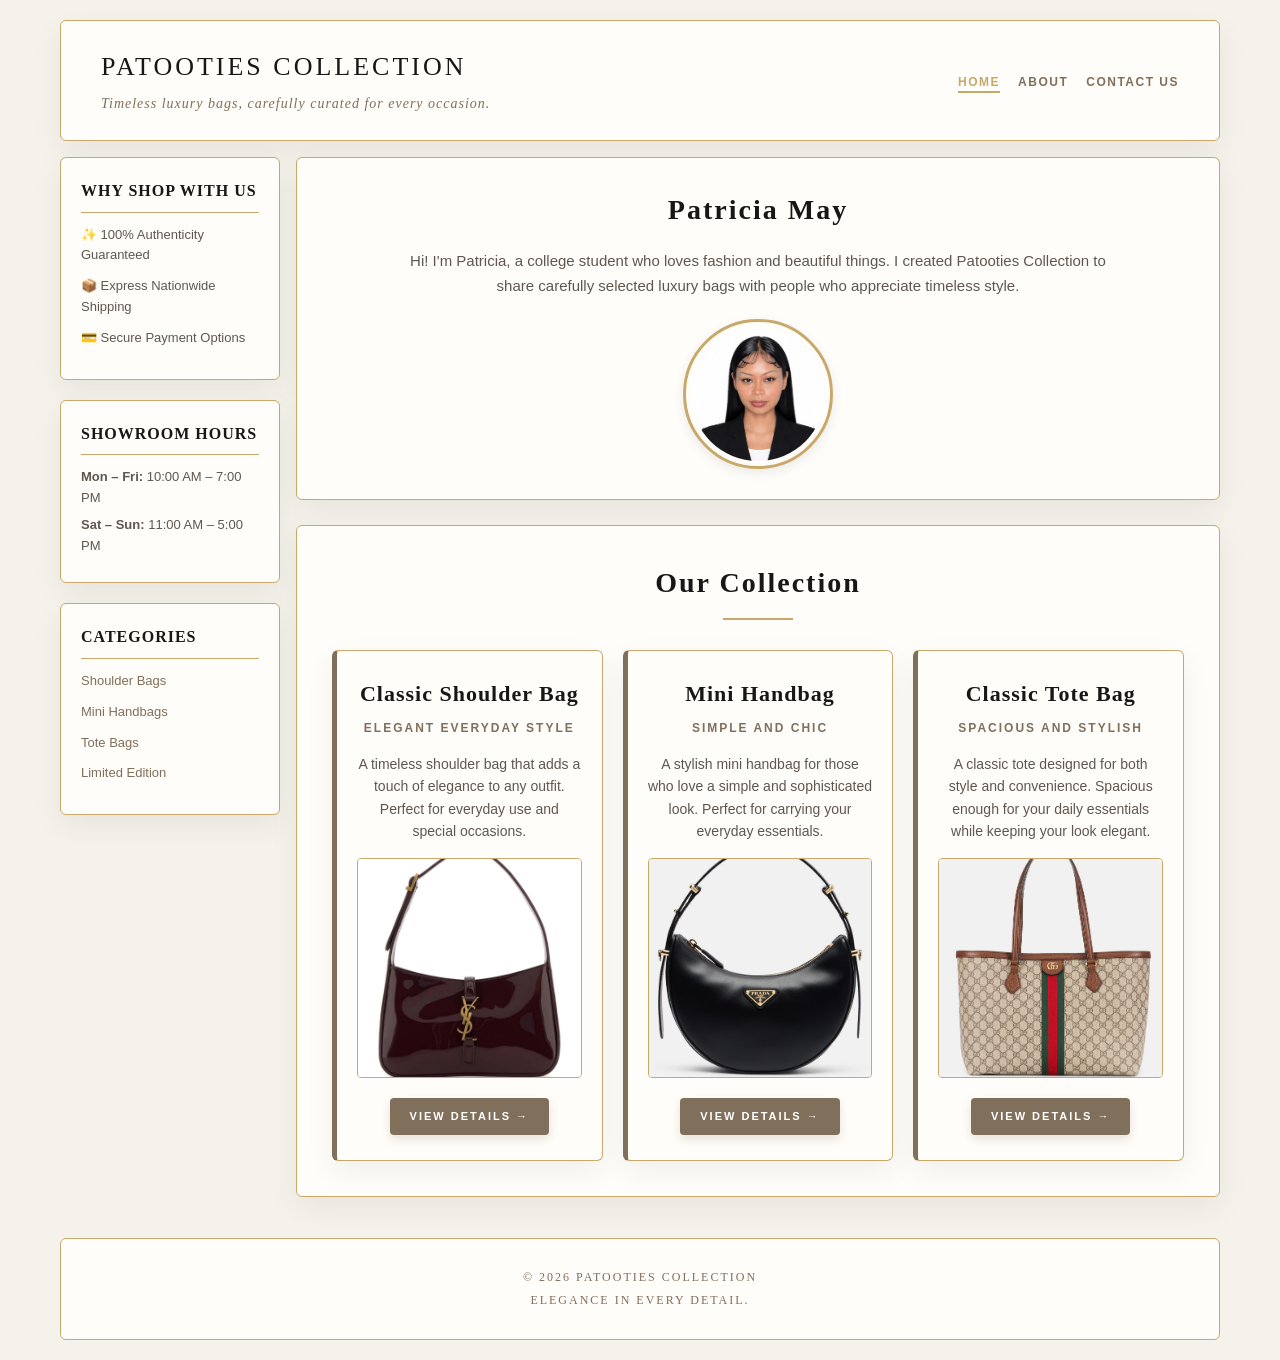
==== commit 3f444ef4: "fix the html and css" ====
--- a/index.html
+++ b/index.html
@@ -1,93 +1,125 @@
 <!DOCTYPE html>
 <html lang="en">
-
 <head>
     <meta charset="UTF-8">
     <meta name="viewport" content="width=device-width, initial-scale=1.0">
     <title>Patooties Collection</title>
     <link rel="stylesheet" href="style.css">
 </head>
+<body>
+    <div class="page">
+        <!-- MASTHEAD AREA -->
+        <header>
+            <div>
+                <h1>Patooties Collection</h1>
+                <p class="tagline">Timeless luxury bags, carefully curated for every occasion.</p>
+            </div>
+            <nav>
+                <ul>
+                    <li><a href="index.html" class="active">Home</a></li>
+                    <li><a href="about.html">About</a></li>
+                    <li><a href="contact.html">Contact Us</a></li>
+                </ul>
+            </nav>
+        </header>
 
-<body>
-
-    <header>
-        <h1>Patooties Collection</h1>
-        <p class="tagline">Timeless luxury bags, carefully curated for every occasion.</p>
-        
-        <nav>
-            <ul>
-                <li><a href="index.html" class="active">Home</a></li>
-                <li><a href="about.html">About</a></li>
-                <li><a href="contact.html">Contact Us</a></li>
-            </ul>
-        </nav>
-    </header>
-
-    <main>
-        <section class="owner">
-            <h2>Patricia May</h2>
-            <p>
-                Hi! I'm Patricia, a college student who loves fashion and beautiful
-                things. I created Patooties Collection to share carefully selected
-                luxury bags with people who appreciate timeless style.
-            </p>
-            <img src="owner.jpg" alt="Photo of Patricia May">
-        </section>
-
-        <section>
-            <h2 class="collection-title">Our Collection</h2>
-
-            <!-- Bag 1: Classic Shoulder Bag -->
-            <div class="product-card">
-                <h3>Classic Shoulder Bag</h3>
-                <h4>Elegant Everyday Style</h4>
-                <p>
-                    A timeless shoulder bag that adds a touch of elegance to any
-                    outfit. Perfect for everyday use and special occasions.
-                </p>
-                <img src="shoulder-bag.jpg" alt="Classic luxury shoulder bag">
-                <div>
-                    <a href="places/shoulder-bag.html" class="btn-details">View Details →</a>
-                </div>
+        <!-- SIDEBAR AREA -->
+        <aside>
+            <div class="sidebar-widget">
+                <h3>Why Shop With Us</h3>
+                <ul>
+                    <li>✨ 100% Authenticity Guaranteed</li>
+                    <li>📦 Express Nationwide Shipping</li>
+                    <li>💳 Secure Payment Options</li>
+                </ul>
             </div>
 
-            <!-- Bag 2: Mini Handbag -->
-            <div class="product-card">
-                <h3>Mini Handbag</h3>
-                <h4>Simple and Chic</h4>
-                <p>
-                    A stylish mini handbag for those who love a simple and
-                    sophisticated look. Perfect for carrying your everyday
-                    essentials.
-                </p>
-                <img src="mini-handbag.jpg" alt="Small elegant handbag">
-                <div>
-                    <a href="places/mini-handbag.html" class="btn-details">View Details →</a>
-                </div>
+            <div class="sidebar-widget">
+                <h3>Showroom Hours</h3>
+                <p><strong>Mon – Fri:</strong> 10:00 AM – 7:00 PM</p>
+                <p><strong>Sat – Sun:</strong> 11:00 AM – 5:00 PM</p>
             </div>
 
-            <!-- Bag 3: Classic Tote Bag -->
-            <div class="product-card">
-                <h3>Classic Tote Bag</h3>
-                <h4>Spacious and Stylish</h4>
+            <div class="sidebar-widget">
+                <h3>Categories</h3>
+                <ul class="category-list">
+                    <li><a href="#">Shoulder Bags</a></li>
+                    <li><a href="#">Mini Handbags</a></li>
+                    <li><a href="#">Tote Bags</a></li>
+                    <li><a href="#">Limited Edition</a></li>
+                </ul>
+            </div>
+        </aside>
+
+        <!-- MAIN AREA -->
+        <main>
+            <section class="owner">
+                <h2>Patricia May</h2>
                 <p>
-                    A classic tote designed for both style and convenience.
-                    Spacious enough for your daily essentials while keeping
-                    your look elegant.
+                    Hi! I'm Patricia, a college student who loves fashion and beautiful
+                    things. I created Patooties Collection to share carefully selected
+                    luxury bags with people who appreciate timeless style.
                 </p>
-                <img src="tote-bag.jpg" alt="Classic luxury tote bag">
-                <div>
-                    <a href="places/tote-bag.html" class="btn-details">View Details →</a>
+                <img src="owner.jpg" alt="Photo of Patricia May">
+            </section>
+
+            <section class="collection-section">
+                <h2 class="collection-title">Our Collection</h2>
+                
+                <!-- Product Grid (Flexbox components inside main) -->
+                <div class="product-grid">
+                    <!-- Bag 1: Classic Shoulder Bag -->
+                    <div class="product-card">
+                        <h3>Classic Shoulder Bag</h3>
+                        <h4>Elegant Everyday Style</h4>
+                        <p>
+                            A timeless shoulder bag that adds a touch of elegance to any
+                            outfit. Perfect for everyday use and special occasions.
+                        </p>
+                        <img src="shoulder-bag.jpg" alt="Classic luxury shoulder bag">
+                        <div>
+                            <a href="places/shoulder-bag.html" class="btn-details">View Details →</a>
+                        </div>
+                    </div>
+
+                    <!-- Bag 2: Mini Handbag -->
+                    <div class="product-card">
+                        <h3>Mini Handbag</h3>
+                        <h4>Simple and Chic</h4>
+                        <p>
+                            A stylish mini handbag for those who love a simple and
+                            sophisticated look. Perfect for carrying your everyday
+                            essentials.
+                        </p>
+                        <img src="mini-handbag.jpg" alt="Small elegant handbag">
+                        <div>
+                            <a href="places/mini-handbag.html" class="btn-details">View Details →</a>
+                        </div>
+                    </div>
+
+                    <!-- Bag 3: Classic Tote Bag -->
+                    <div class="product-card">
+                        <h3>Classic Tote Bag</h3>
+                        <h4>Spacious and Stylish</h4>
+                        <p>
+                            A classic tote designed for both style and convenience.
+                            Spacious enough for your daily essentials while keeping
+                            your look elegant.
+                        </p>
+                        <img src="tote-bag.jpg" alt="Classic luxury tote bag">
+                        <div>
+                            <a href="places/tote-bag.html" class="btn-details">View Details →</a>
+                        </div>
+                    </div>
                 </div>
-            </div>
-        </section>
-    </main>
+            </section>
+        </main>
 
-    <footer>
-        <p>© 2026 Patooties Collection</p>
-        <p>Elegance in every detail.</p>
-    </footer>
-
+        <!-- FOOTER AREA -->
+        <footer>
+            <p>© 2026 Patooties Collection</p>
+            <p>Elegance in every detail.</p>
+        </footer>
+    </div>
 </body>
-
 </html>
--- a/style.css
+++ b/style.css
@@ -1,7 +1,6 @@
 /* =========================================================
-   1. VARIABLES
+   1. VARIABLES & RESET
    ========================================================= */
-
 :root {
     --brand-color: #806f5b;
     --dark-ink: #171717;
@@ -13,11 +12,6 @@
     --shadow-hover: 0 14px 28px rgba(128, 111, 91, 0.15);
 }
 
-
-/* =========================================================
-   2. BASE STYLES & SELECTION
-   ========================================================= */
-
 *,
 *::before,
 *::after {
@@ -38,16 +32,13 @@
 ::-webkit-scrollbar {
     width: 8px;
 }
-
 ::-webkit-scrollbar-track {
     background: var(--light-background);
 }
-
 ::-webkit-scrollbar-thumb {
     background: var(--brand-color);
     border-radius: 4px;
 }
-
 ::-webkit-scrollbar-thumb:hover {
     background: var(--gold-accent);
 }
@@ -59,10 +50,12 @@
     color: var(--dark-ink);
     font-family: Georgia, "Times New Roman", serif;
     line-height: 1.6;
+    overflow-x: hidden;
 }
 
 img {
     max-width: 100%;
+    height: auto;
     display: block;
 }
 
@@ -77,30 +70,64 @@
     font: inherit;
 }
 
-
 /* =========================================================
-   3. LAYOUT REGIONS (MODULE 6.1 FLEXBOX HEADER)
+   2. PAGE SKELETON (TASK 1 & TASK 2: MOBILE-FIRST GRID)
    ========================================================= */
 
-/* ↔️ Module 6.1: Flexbox Header */
-.site-header,
+/* Base Layout: Mobile First — Single Column Stacked */
+.page {
+    display: grid;
+    grid-template-columns: 1fr;
+    grid-template-areas:
+        "masthead"
+        "main"
+        "side"
+        "foot";
+    gap: 16px;
+    max-width: 1200px;
+    margin: 0 auto;
+    padding: 10px;
+}
+
+/* Region Grid Assignments */
+header { grid-area: masthead; }
+aside  { grid-area: side; }
+main   { grid-area: main; }
+footer { grid-area: foot; }
+
+/* Desktop & Tablet Enhancement (min-width: 700px) */
+@media (min-width: 700px) {
+    .page {
+        grid-template-columns: 220px 1fr;
+        grid-template-areas:
+            "masthead masthead"
+            "side     main"
+            "foot     foot";
+        padding: 20px;
+    }
+}
+
+/* =========================================================
+   3. REGIONS STYLING & FLEXBOX COMPONENTS
+   ========================================================= */
+
+/* Header (Flexbox Component) */
 header {
     display: flex;
-    justify-content: space-between; /* Space out title and nav */
-    align-items: center;            /* Vertical alignment */
-    padding: 25px 60px;
-    background-color: var(--card-background);
-    border-bottom: 1px solid var(--gold-accent);
-    box-shadow: 0 2px 10px rgba(0, 0, 0, 0.03);
-    position: sticky;
-    top: 0;
-    z-index: 1000;
-}
-
-header h1,
-.site-header h1 {
-    font-size: 26px;
-    letter-spacing: 3px;
+    flex-direction: column;
+    gap: 15px;
+    align-items: center;
+    text-align: center;
+    padding: 25px 20px;
+    background-color: var(--card-background);
+    border: 1px solid var(--gold-accent);
+    border-radius: 6px;
+    box-shadow: var(--shadow-soft);
+}
+
+header h1 {
+    font-size: 24px;
+    letter-spacing: 2px;
     color: var(--dark-ink);
     margin: 0;
     font-weight: normal;
@@ -108,64 +135,35 @@
 }
 
 .tagline {
-    font-size: 15px;
+    font-size: 14px;
     letter-spacing: 1px;
     color: var(--brand-color);
     margin: 5px 0 0;
     font-style: italic;
 }
 
-main {
-    width: 100%;
-    max-width: 960px;
-    margin: 0 auto;
-    padding: 40px 20px;
-}
-
-section {
-    background-color: var(--card-background);
-    border: 1px solid var(--gold-accent);
-    border-radius: 6px;
-    padding: 40px;
-    margin: 35px auto;
-    max-width: 850px;
-    box-shadow: var(--shadow-soft);
-    transition: box-shadow 0.3s ease;
-}
-
-footer {
-    text-align: center;
-    color: var(--brand-color);
-    margin-top: 60px;
-    padding: 30px;
-    font-size: 13px;
-    letter-spacing: 2px;
-    text-transform: uppercase;
-    border-top: 1px solid var(--gold-accent);
-    background-color: var(--card-background);
-}
-
-
-/* =========================================================
-   4. NAVIGATION (MODULE 6.1 FLEXBOX NAV)
-   ========================================================= */
-
-nav {
-    text-align: right;
-}
-
-/* ↔️ Module 6.1: Flexbox nav ul with gap */
-nav ul,
-.site-header nav ul {
-    display: flex;          /* Flex container for items */
-    gap: 24px;              /* Spacing between links */
+@media (min-width: 700px) {
+    header {
+        flex-direction: row;
+        justify-content: space-between;
+        text-align: left;
+        padding: 25px 40px;
+    }
+    header h1 {
+        font-size: 26px;
+        letter-spacing: 3px;
+    }
+}
+
+/* Navigation (Flexbox Component) */
+nav ul {
+    display: flex;
+    gap: 18px;
     list-style: none;
     padding: 0;
     margin: 0;
-}
-
-nav li {
-    margin: 0;             /* Removed inline-block and margins */
+    flex-wrap: wrap;
+    justify-content: center;
 }
 
 nav a {
@@ -175,13 +173,12 @@
     font-weight: bold;
     letter-spacing: 1.5px;
     text-transform: uppercase;
-    font-size: 13px;
+    font-size: 12px;
     position: relative;
-    padding-bottom: 6px;
+    padding-bottom: 4px;
     transition: color 0.3s ease;
 }
 
-/* Luxury Animated Underline */
 nav a::after {
     content: "";
     position: absolute;
@@ -203,30 +200,99 @@
     width: 100%;
 }
 
-
-/* =========================================================
-   5. HOME PAGE, OWNER SECTION & PRODUCT GRID (MODULE 6.2)
-   ========================================================= */
-
-/* 🎯 Module 6.1: Flexbox Horizontal & Vertical Centering */
+/* Sidebar (<aside>) */
+aside {
+    display: flex;
+    flex-direction: column;
+    gap: 20px;
+}
+
+.sidebar-widget {
+    background-color: var(--card-background);
+    border: 1px solid var(--gold-accent);
+    border-radius: 6px;
+    padding: 20px;
+    box-shadow: var(--shadow-soft);
+}
+
+.sidebar-widget h3 {
+    font-size: 16px;
+    color: var(--dark-ink);
+    border-bottom: 1px solid var(--gold-accent);
+    padding-bottom: 8px;
+    margin-top: 0;
+    margin-bottom: 12px;
+    letter-spacing: 1px;
+    text-transform: uppercase;
+}
+
+.sidebar-widget ul {
+    list-style: none;
+    padding: 0;
+    margin: 0;
+    font-family: Arial, sans-serif;
+    font-size: 13px;
+    color: var(--muted-grey);
+}
+
+.sidebar-widget li {
+    margin-bottom: 10px;
+}
+
+.sidebar-widget p {
+    font-family: Arial, sans-serif;
+    font-size: 13px;
+    color: var(--muted-grey);
+    margin: 6px 0;
+}
+
+.category-list a {
+    text-decoration: none;
+    color: var(--brand-color);
+    transition: color 0.2s;
+}
+
+.category-list a:hover {
+    color: var(--gold-accent);
+}
+
+/* Main Region */
+main {
+    width: 100%;
+}
+
+section {
+    background-color: var(--card-background);
+    border: 1px solid var(--gold-accent);
+    border-radius: 6px;
+    padding: 25px;
+    margin-bottom: 25px;
+    box-shadow: var(--shadow-soft);
+}
+
+@media (min-width: 700px) {
+    section {
+        padding: 35px;
+    }
+}
+
+/* Owner Section (Flexbox Centering) */
 .owner {
     display: flex;
     flex-direction: column;
-    justify-content: center; /* Vertical Centering */
-    align-items: center;     /* Horizontal Centering */
-    min-height: 380px;       /* Set height for vertical centering space */
+    justify-content: center;
+    align-items: center;
     text-align: center;
     background-color: var(--card-background);
     border-radius: 6px;
     border: 1px solid var(--gold-accent);
-    padding: 40px;
-    margin-bottom: 40px;
+    padding: 30px 20px;
     box-shadow: var(--shadow-soft);
 }
 
 .owner h2 {
     color: var(--dark-ink);
-    font-size: 32px;
+    font-size: 28px;
     letter-spacing: 2px;
     margin-top: 0;
     margin-bottom: 15px;
@@ -234,54 +300,54 @@
 
 .owner p {
     font-family: Arial, sans-serif;
-    font-size: 16px;
-    line-height: 1.8;
+    font-size: 15px;
+    line-height: 1.7;
     color: var(--muted-grey);
     max-width: 700px;
-    margin: 0 auto 25px;
+    margin: 0 auto 20px;
 }
 
 .owner img {
-    width: 180px;
-    height: 180px;
+    width: 150px;
+    height: 150px;
     object-fit: cover;
     border-radius: 50%;
     border: 3px solid var(--gold-accent);
-    padding: 6px;
+    padding: 5px;
     box-shadow: 0 4px 12px rgba(0, 0, 0, 0.08);
 }
 
+/* Product Collection (Flexbox Grid) */
 .collection-title {
     text-align: center;
     color: var(--dark-ink);
-    font-size: 34px;
-    letter-spacing: 3px;
-    margin-bottom: 40px;
+    font-size: 28px;
+    letter-spacing: 2px;
+    margin-top: 0;
+    margin-bottom: 30px;
 }
 
 .collection-title::after {
     content: "";
     display: block;
-    width: 80px;
+    width: 70px;
     height: 2px;
     background-color: var(--gold-accent);
-    margin: 15px auto 0;
-}
-
-/* ↔️ Module 6.2: Flexbox Product Grid Container */
+    margin: 12px auto 0;
+}
+
 .product-grid {
     display: flex;
     flex-wrap: wrap;
-    gap: 24px;
-}
-
-/* 📦 Module 6.2: Responsive Product Cards */
+    gap: 20px;
+}
+
 .product-card {
     flex: 1 1 240px;
     background-color: var(--card-background);
     border: 1px solid var(--gold-accent);
-    border-left: 6px solid var(--brand-color);
-    padding: 30px;
+    border-left: 5px solid var(--brand-color);
+    padding: 25px 20px;
     text-align: center;
     border-radius: 6px;
     box-shadow: var(--shadow-soft);
@@ -289,13 +355,13 @@
 }
 
 .product-card:hover {
-    transform: translateY(-6px);
+    transform: translateY(-4px);
     box-shadow: var(--shadow-hover);
 }
 
 .product-card h3 {
     color: var(--dark-ink);
-    font-size: 26px;
+    font-size: 22px;
     letter-spacing: 1px;
     margin: 0 0 8px;
 }
@@ -303,25 +369,25 @@
 .product-card h4 {
     color: var(--brand-color);
     font-family: Arial, sans-serif;
-    font-size: 13px;
-    letter-spacing: 2px;
-    text-transform: uppercase;
-    margin: 0 0 20px;
+    font-size: 12px;
+    letter-spacing: 2px;
+    text-transform: uppercase;
+    margin: 0 0 15px;
 }
 
 .product-card p {
     font-family: Arial, sans-serif;
     color: var(--muted-grey);
-    font-size: 15px;
-    line-height: 1.7;
+    font-size: 14px;
+    line-height: 1.6;
 }
 
 .product-card img {
     width: 100%;
-    max-width: 260px;
-    height: 260px;
+    max-width: 240px;
+    height: 220px;
     object-fit: cover;
-    margin: 20px auto 25px;
+    margin: 15px auto 20px;
     border: 1px solid var(--gold-accent);
     border-radius: 4px;
     transition: transform 0.4s ease;
@@ -331,19 +397,15 @@
     transform: scale(1.02);
 }
 
-
-/* =========================================================
-   6. BUTTONS AND LINKS
-   ========================================================= */
-
+/* Buttons */
 .btn-details {
     display: inline-block;
     font-family: Arial, sans-serif;
     background-color: var(--brand-color);
     color: #ffffff;
-    padding: 12px 24px;
+    padding: 10px 20px;
     text-decoration: none;
-    font-size: 12px;
+    font-size: 11px;
     font-weight: bold;
     letter-spacing: 2px;
     text-transform: uppercase;
@@ -358,15 +420,71 @@
     box-shadow: 0 6px 14px rgba(200, 169, 107, 0.3);
 }
 
+/* Footer */
+footer {
+    text-align: center;
+    color: var(--brand-color);
+    padding: 25px;
+    font-size: 12px;
+    letter-spacing: 2px;
+    text-transform: uppercase;
+    border: 1px solid var(--gold-accent);
+    border-radius: 6px;
+    background-color: var(--card-background);
+}
+
+footer p {
+    margin: 4px 0;
+}
 
 /* =========================================================
-   7. FORM STYLES & ACCESSIBLE FOCUS
+   4. PRODUCT DETAIL & FORM STYLES
    ========================================================= */
-
+.product-page {
+    background-color: var(--card-background);
+    border: 1px solid var(--gold-accent);
+    padding: 25px;
+    border-radius: 6px;
+    box-shadow: var(--shadow-soft);
+}
+
+@media (min-width: 700px) {
+    .product-page {
+        padding: 40px;
+    }
+}
+
+.product-page h1 {
+    margin-top: 0;
+    margin-bottom: 5px;
+    color: var(--dark-ink);
+}
+
+.subtitle {
+    font-family: Arial, sans-serif;
+    color: var(--brand-color);
+    text-transform: uppercase;
+    font-size: 0.85rem;
+    letter-spacing: 2px;
+    margin-top: 0;
+    margin-bottom: 25px;
+}
+
+.product-image {
+    width: 100%;
+    max-width: 420px;
+    height: auto;
+    border-radius: 6px;
+    border: 1px solid var(--gold-accent);
+    margin: 20px auto;
+    box-shadow: 0 4px 12px rgba(0, 0, 0, 0.05);
+}
+
+/* Form & Tables */
 fieldset {
     border: 1px solid var(--gold-accent);
     border-radius: 6px;
-    padding: 30px;
+    padding: 20px;
     margin-top: 25px;
     background-color: var(--light-background);
     text-align: left;
@@ -376,8 +494,8 @@
     font-family: Georgia, serif;
     font-weight: bold;
     color: var(--brand-color);
-    padding: 0 12px;
-    font-size: 15px;
+    padding: 0 10px;
+    font-size: 14px;
     text-transform: uppercase;
     letter-spacing: 1.5px;
     background-color: var(--card-background);
@@ -386,16 +504,16 @@
 }
 
 .form-group {
-    margin-bottom: 22px;
+    margin-bottom: 20px;
     text-align: left;
 }
 
 label {
     display: block;
     font-family: Arial, sans-serif;
-    font-size: 12px;
-    color: var(--dark-ink);
-    margin-bottom: 8px;
+    font-size: 11px;
+    color: var(--dark-ink);
+    margin-bottom: 6px;
     text-transform: uppercase;
     letter-spacing: 1.5px;
     font-weight: bold;
@@ -408,7 +526,7 @@
 select,
 textarea {
     width: 100%;
-    padding: 13px 15px;
+    padding: 12px 14px;
     border: 1px solid var(--gold-accent);
     background-color: #ffffff;
     border-radius: 4px;
@@ -430,9 +548,9 @@
     background-color: var(--brand-color);
     color: #ffffff;
     border: none;
-    padding: 15px;
-    font-family: Arial, sans-serif;
-    font-size: 13px;
+    padding: 14px;
+    font-family: Arial, sans-serif;
+    font-size: 12px;
     font-weight: bold;
     letter-spacing: 2px;
     text-transform: uppercase;
@@ -448,57 +566,10 @@
     outline-offset: 2px;
 }
 
-
-/* =========================================================
-   8. PRODUCT DETAIL PAGES (SPECIFICATIONS & FORMS)
-   ========================================================= */
-
-.product-page {
-    background-color: var(--card-background);
-    border: 1px solid var(--gold-accent);
-    padding: 45px;
-    border-radius: 6px;
-    margin: 35px auto;
-    box-shadow: var(--shadow-soft);
-}
-
-.product-page h1 {
-    margin-top: 0;
-    margin-bottom: 5px;
-    color: var(--dark-ink);
-}
-
-.subtitle {
-    font-family: Arial, sans-serif;
-    color: var(--brand-color);
-    text-transform: uppercase;
-    font-size: 0.85rem;
-    letter-spacing: 2px;
-    margin-top: 0;
-    margin-bottom: 25px;
-}
-
-.product-image {
-    width: 100%;
-    max-width: 420px;
-    height: auto;
-    border-radius: 6px;
-    border: 1px solid var(--gold-accent);
-    margin: 25px auto;
-    box-shadow: 0 4px 12px rgba(0, 0, 0, 0.05);
-}
-
-.description {
-    font-family: Arial, sans-serif;
-    color: var(--muted-grey);
-    line-height: 1.8;
-}
-
-/* Enhanced Table Styling */
 table {
     width: 100%;
     border-collapse: collapse;
-    margin: 25px 0 40px;
+    margin: 25px 0;
     font-family: Arial, sans-serif;
     border-radius: 4px;
     overflow: hidden;
@@ -506,7 +577,7 @@
 
 table th,
 table td {
-    padding: 14px 18px;
+    padding: 12px 15px;
     text-align: left;
     border-bottom: 1px solid #e0d8ce;
 }
@@ -517,102 +588,11 @@
     width: 35%;
     font-weight: bold;
     text-transform: uppercase;
-    font-size: 12px;
+    font-size: 11px;
     letter-spacing: 1px;
-}
-
-table tr:hover td {
-    background-color: #faf7f2;
 }
 
 table td {
     color: var(--muted-grey);
-    font-size: 14px;
-}
-
-/* Radio & Checkbox Alignments */
-.order-enquiry-section {
-    margin-top: 40px;
-    padding-top: 25px;
-    border-top: 2px solid var(--light-background);
-}
-
-.option-item {
-    display: flex;
-    align-items: center;
-    margin-bottom: 12px;
-}
-
-.option-item input[type="radio"],
-.option-item input[type="checkbox"] {
-    width: auto;
-    margin-right: 12px;
-    cursor: pointer;
-    accent-color: var(--brand-color); /* Matches theme color for inputs */
-}
-
-.option-item label {
-    margin-bottom: 0;
-    font-weight: normal;
-    text-transform: none;
-    cursor: pointer;
-    font-size: 14px;
-}
-
-
-/* =========================================================
-   9. RESPONSIVE DESIGN (FLEXBOX ADJUSTMENTS)
-   ========================================================= */
-
-@media (max-width: 768px) {
-
-    .site-header,
-    header {
-        flex-direction: column; /* Stacks header elements on mobile */
-        gap: 15px;
-        padding: 20px;
-        text-align: center;
-    }
-
-    nav ul,
-    .site-header nav ul {
-        gap: 15px;
-        justify-content: center;
-    }
-
-    body {
-        padding: 0;
-    }
-
-    main {
-        padding: 20px 15px;
-    }
-
-    header h1 {
-        font-size: 24px;
-        letter-spacing: 2px;
-    }
-
-    section,
-    .product-page {
-        padding: 25px;
-    }
-
-    .collection-title {
-        font-size: 26px;
-    }
-
-    .product-card img {
-        width: 220px;
-        height: 220px;
-    }
-
-    .owner img {
-        width: 140px;
-        height: 140px;
-    }
-
-    fieldset {
-        padding: 20px;
-    }
+    font-size: 13px;
 }
